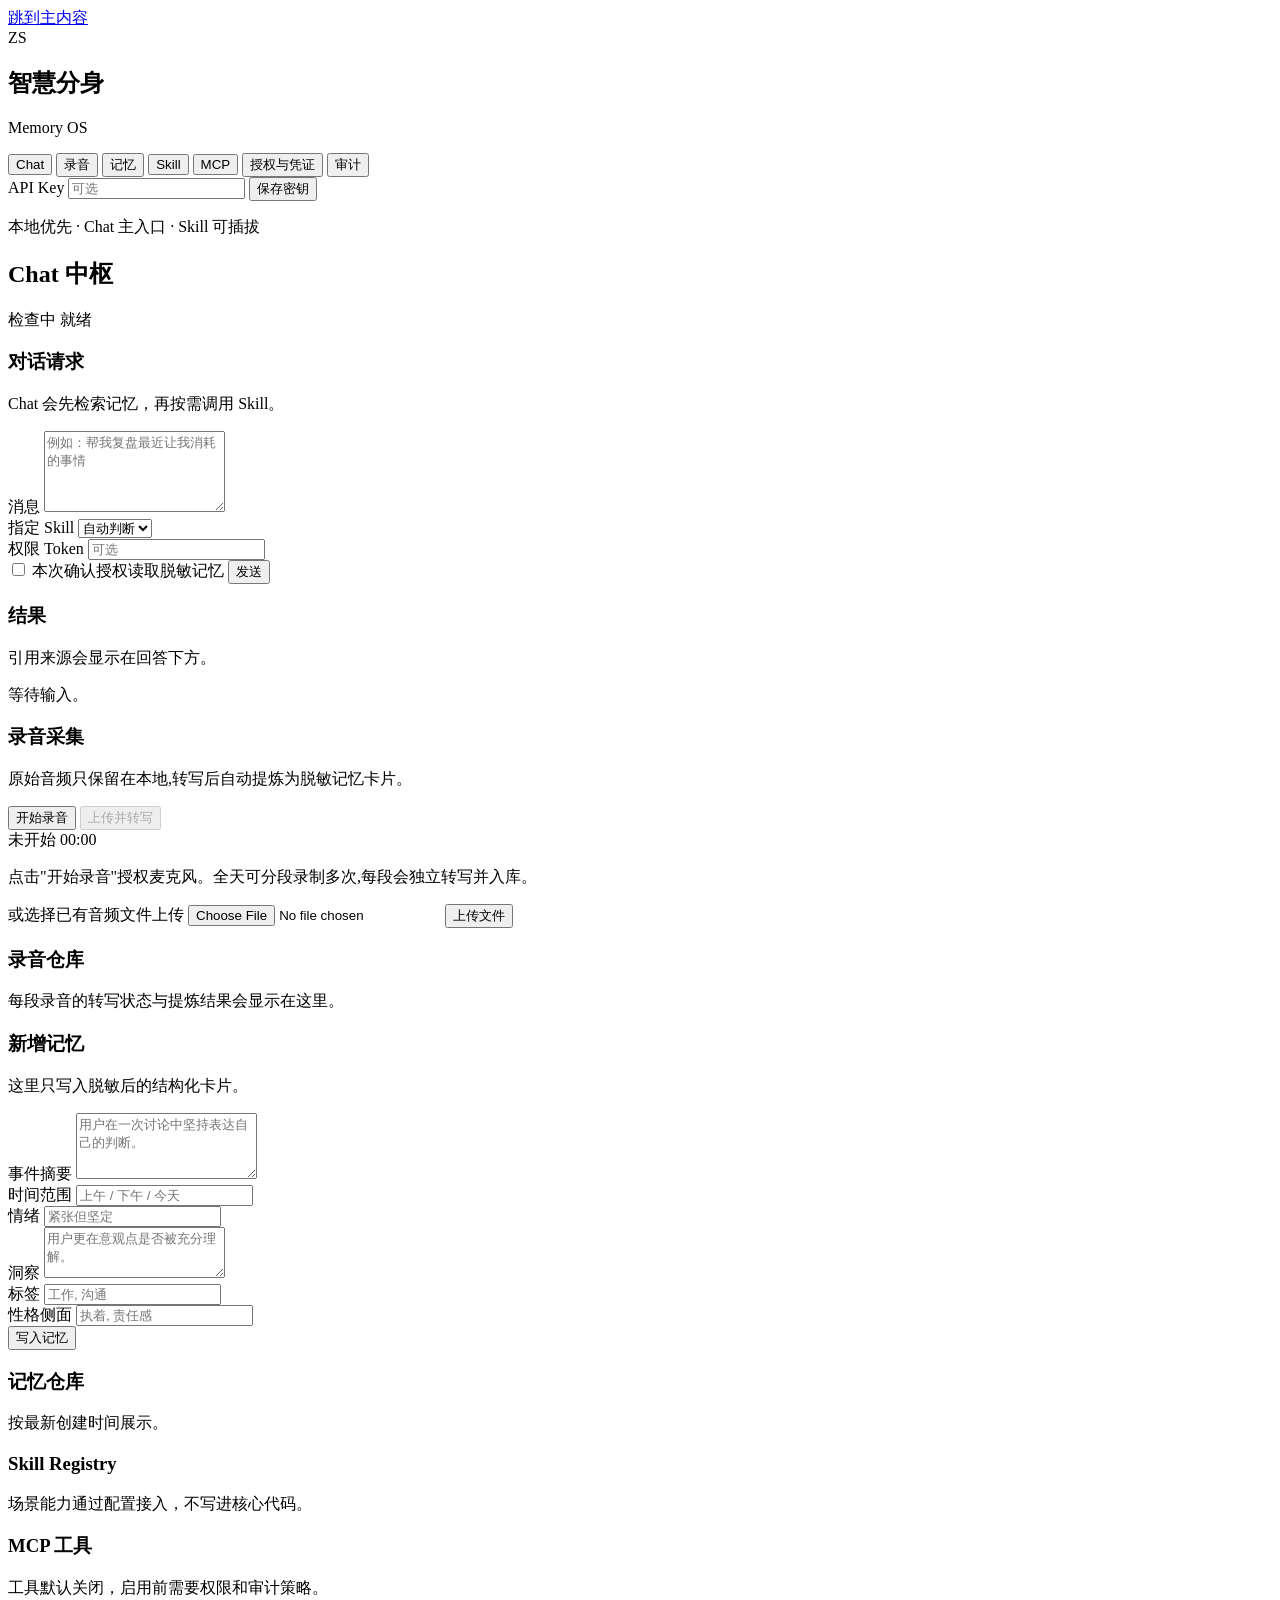
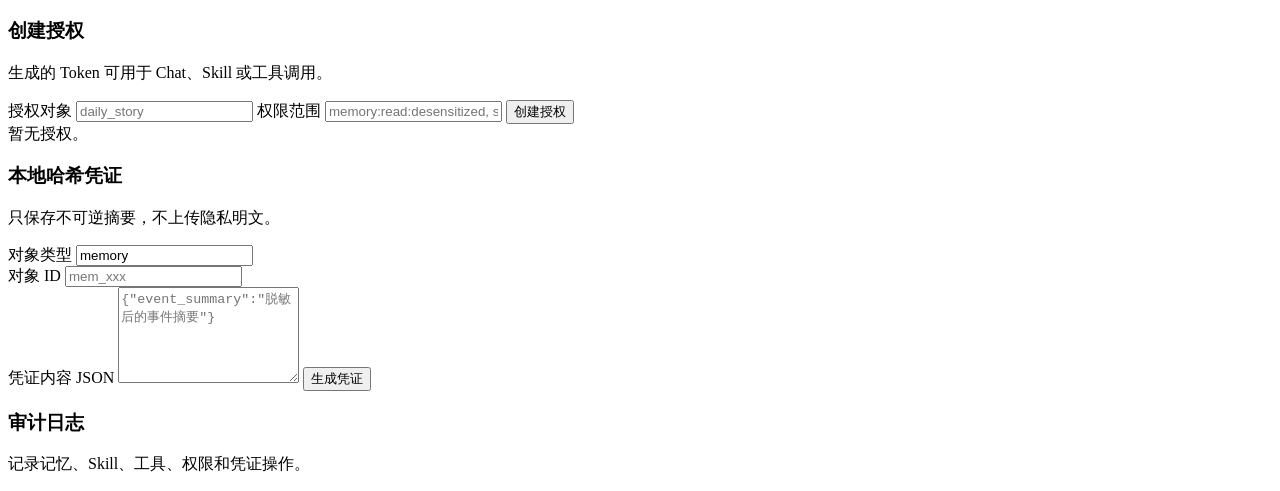
==== web/index.html @ 9f4a9ddc "feat: 智慧分身初始版本,含录音采集与语音记忆存储闭环 包含应用底座(FastAPI + SQLite + Skill Registry + MCP 网关 + 权限/审计/凭证)、录音采集 → 本" ====
<!doctype html>
<html lang="zh-CN">
  <head>
    <meta charset="utf-8" />
    <meta name="viewport" content="width=device-width, initial-scale=1" />
    <title>智慧分身</title>
    <link rel="stylesheet" href="/static/styles.css" />
  </head>
  <body>
    <a class="skip-link" href="#main">跳到主内容</a>
    <div class="app-shell">
      <aside class="sidebar" aria-label="主导航">
        <div class="brand">
          <div class="brand-mark" aria-hidden="true">ZS</div>
          <div>
            <h1>智慧分身</h1>
            <p>Memory OS</p>
          </div>
        </div>

        <nav class="nav-list" aria-label="功能区">
          <button class="nav-item is-active" data-tab="chat" type="button">Chat</button>
          <button class="nav-item" data-tab="recordings" type="button">录音</button>
          <button class="nav-item" data-tab="memories" type="button">记忆</button>
          <button class="nav-item" data-tab="skills" type="button">Skill</button>
          <button class="nav-item" data-tab="tools" type="button">MCP</button>
          <button class="nav-item" data-tab="trust" type="button">授权与凭证</button>
          <button class="nav-item" data-tab="audit" type="button">审计</button>
        </nav>

        <div class="sidebar-footer">
          <label for="api-key">API Key</label>
          <input id="api-key" type="password" autocomplete="off" placeholder="可选" />
          <button id="save-api-key" class="button button-secondary" type="button">保存密钥</button>
        </div>
      </aside>

      <main id="main" class="workspace">
        <header class="topbar">
          <div>
            <p class="eyebrow">本地优先 · Chat 主入口 · Skill 可插拔</p>
            <h2 id="view-title">Chat 中枢</h2>
          </div>
          <div class="status-strip" aria-label="系统状态">
            <span id="health-status" class="status-pill">检查中</span>
            <span id="request-status" class="status-pill muted">就绪</span>
          </div>
        </header>

        <section id="tab-chat" class="tab-panel is-active" aria-labelledby="view-title">
          <div class="layout-grid two-columns">
            <section class="surface">
              <div class="section-heading">
                <h3>对话请求</h3>
                <p>Chat 会先检索记忆，再按需调用 Skill。</p>
              </div>
              <form id="chat-form" class="form-stack">
                <label for="chat-message">消息</label>
                <textarea id="chat-message" required rows="5" placeholder="例如：帮我复盘最近让我消耗的事情"></textarea>

                <div class="field-row">
                  <div>
                    <label for="chat-skill">指定 Skill</label>
                    <select id="chat-skill">
                      <option value="">自动判断</option>
                    </select>
                  </div>
                  <div>
                    <label for="chat-token">权限 Token</label>
                    <input id="chat-token" type="text" autocomplete="off" placeholder="可选" />
                  </div>
                </div>

                <label class="checkbox-line">
                  <input id="chat-confirmed" type="checkbox" />
                  <span>本次确认授权读取脱敏记忆</span>
                </label>

                <button class="button button-primary" type="submit">发送</button>
              </form>
            </section>

            <section class="surface">
              <div class="section-heading">
                <h3>结果</h3>
                <p>引用来源会显示在回答下方。</p>
              </div>
              <div id="chat-result" class="result-box empty-state">等待输入。</div>
            </section>
          </div>
        </section>

        <section id="tab-recordings" class="tab-panel" aria-labelledby="view-title">
          <div class="layout-grid two-columns">
            <section class="surface">
              <div class="section-heading">
                <h3>录音采集</h3>
                <p>原始音频只保留在本地,转写后自动提炼为脱敏记忆卡片。</p>
              </div>
              <div class="recorder-box">
                <div class="recorder-controls">
                  <button id="record-toggle" class="button button-primary" type="button">开始录音</button>
                  <button id="record-upload" class="button button-secondary" type="button" disabled>上传并转写</button>
                </div>
                <div class="recorder-meta">
                  <span id="record-status" class="status-pill muted">未开始</span>
                  <span id="record-timer" class="meta-line">00:00</span>
                </div>
                <audio id="record-preview" controls class="recorder-preview" hidden></audio>
                <p class="muted-text recorder-hint" id="recorder-hint">点击"开始录音"授权麦克风。全天可分段录制多次,每段会独立转写并入库。</p>
              </div>
              <form id="recording-upload-form" class="form-stack recorder-upload-form">
                <label for="recording-file">或选择已有音频文件上传</label>
                <input id="recording-file" type="file" accept="audio/*" />
                <button class="button button-secondary" type="submit">上传文件</button>
              </form>
            </section>

            <section class="surface">
              <div class="section-heading">
                <h3>录音仓库</h3>
                <p>每段录音的转写状态与提炼结果会显示在这里。</p>
              </div>
              <div id="recording-list" class="item-list"></div>
            </section>
          </div>
        </section>

        <section id="tab-memories" class="tab-panel" aria-labelledby="view-title">
          <div class="layout-grid two-columns">
            <section class="surface">
              <div class="section-heading">
                <h3>新增记忆</h3>
                <p>这里只写入脱敏后的结构化卡片。</p>
              </div>
              <form id="memory-form" class="form-stack">
                <label for="memory-summary">事件摘要</label>
                <textarea id="memory-summary" required rows="4" placeholder="用户在一次讨论中坚持表达自己的判断。"></textarea>

                <div class="field-row">
                  <div>
                    <label for="memory-time">时间范围</label>
                    <input id="memory-time" type="text" placeholder="上午 / 下午 / 今天" />
                  </div>
                  <div>
                    <label for="memory-emotion">情绪</label>
                    <input id="memory-emotion" type="text" placeholder="紧张但坚定" />
                  </div>
                </div>

                <label for="memory-insight">洞察</label>
                <textarea id="memory-insight" rows="3" placeholder="用户更在意观点是否被充分理解。"></textarea>

                <div class="field-row">
                  <div>
                    <label for="memory-tags">标签</label>
                    <input id="memory-tags" type="text" placeholder="工作, 沟通" />
                  </div>
                  <div>
                    <label for="memory-signals">性格侧面</label>
                    <input id="memory-signals" type="text" placeholder="执着, 责任感" />
                  </div>
                </div>

                <button class="button button-primary" type="submit">写入记忆</button>
              </form>
            </section>

            <section class="surface">
              <div class="section-heading">
                <h3>记忆仓库</h3>
                <p>按最新创建时间展示。</p>
              </div>
              <div id="memory-list" class="item-list"></div>
            </section>
          </div>
        </section>

        <section id="tab-skills" class="tab-panel" aria-labelledby="view-title">
          <section class="surface">
            <div class="section-heading">
              <h3>Skill Registry</h3>
              <p>场景能力通过配置接入，不写进核心代码。</p>
            </div>
            <div id="skill-list" class="table-shell"></div>
          </section>
        </section>

        <section id="tab-tools" class="tab-panel" aria-labelledby="view-title">
          <section class="surface">
            <div class="section-heading">
              <h3>MCP 工具</h3>
              <p>工具默认关闭，启用前需要权限和审计策略。</p>
            </div>
            <div id="tool-list" class="table-shell"></div>
          </section>
        </section>

        <section id="tab-trust" class="tab-panel" aria-labelledby="view-title">
          <div class="layout-grid two-columns">
            <section class="surface">
              <div class="section-heading">
                <h3>创建授权</h3>
                <p>生成的 Token 可用于 Chat、Skill 或工具调用。</p>
              </div>
              <form id="permission-form" class="form-stack">
                <label for="permission-target">授权对象</label>
                <input id="permission-target" required type="text" placeholder="daily_story" />

                <label for="permission-scope">权限范围</label>
                <input id="permission-scope" required type="text" placeholder="memory:read:desensitized, story:write" />

                <button class="button button-primary" type="submit">创建授权</button>
              </form>
              <div id="permission-result" class="result-box compact empty-state">暂无授权。</div>
            </section>

            <section class="surface">
              <div class="section-heading">
                <h3>本地哈希凭证</h3>
                <p>只保存不可逆摘要，不上传隐私明文。</p>
              </div>
              <form id="credential-form" class="form-stack">
                <div class="field-row">
                  <div>
                    <label for="credential-type">对象类型</label>
                    <input id="credential-type" required type="text" value="memory" />
                  </div>
                  <div>
                    <label for="credential-id">对象 ID</label>
                    <input id="credential-id" required type="text" placeholder="mem_xxx" />
                  </div>
                </div>

                <label for="credential-payload">凭证内容 JSON</label>
                <textarea id="credential-payload" required rows="6" placeholder='{"event_summary":"脱敏后的事件摘要"}'></textarea>

                <button class="button button-primary" type="submit">生成凭证</button>
              </form>
              <div id="credential-list" class="item-list"></div>
            </section>
          </div>
        </section>

        <section id="tab-audit" class="tab-panel" aria-labelledby="view-title">
          <section class="surface">
            <div class="section-heading">
              <h3>审计日志</h3>
              <p>记录记忆、Skill、工具、权限和凭证操作。</p>
            </div>
            <div id="audit-list" class="item-list"></div>
          </section>
        </section>
      </main>
    </div>

    <div id="toast" class="toast" role="status" aria-live="polite"></div>
    <script src="/static/app.js"></script>
  </body>
</html>
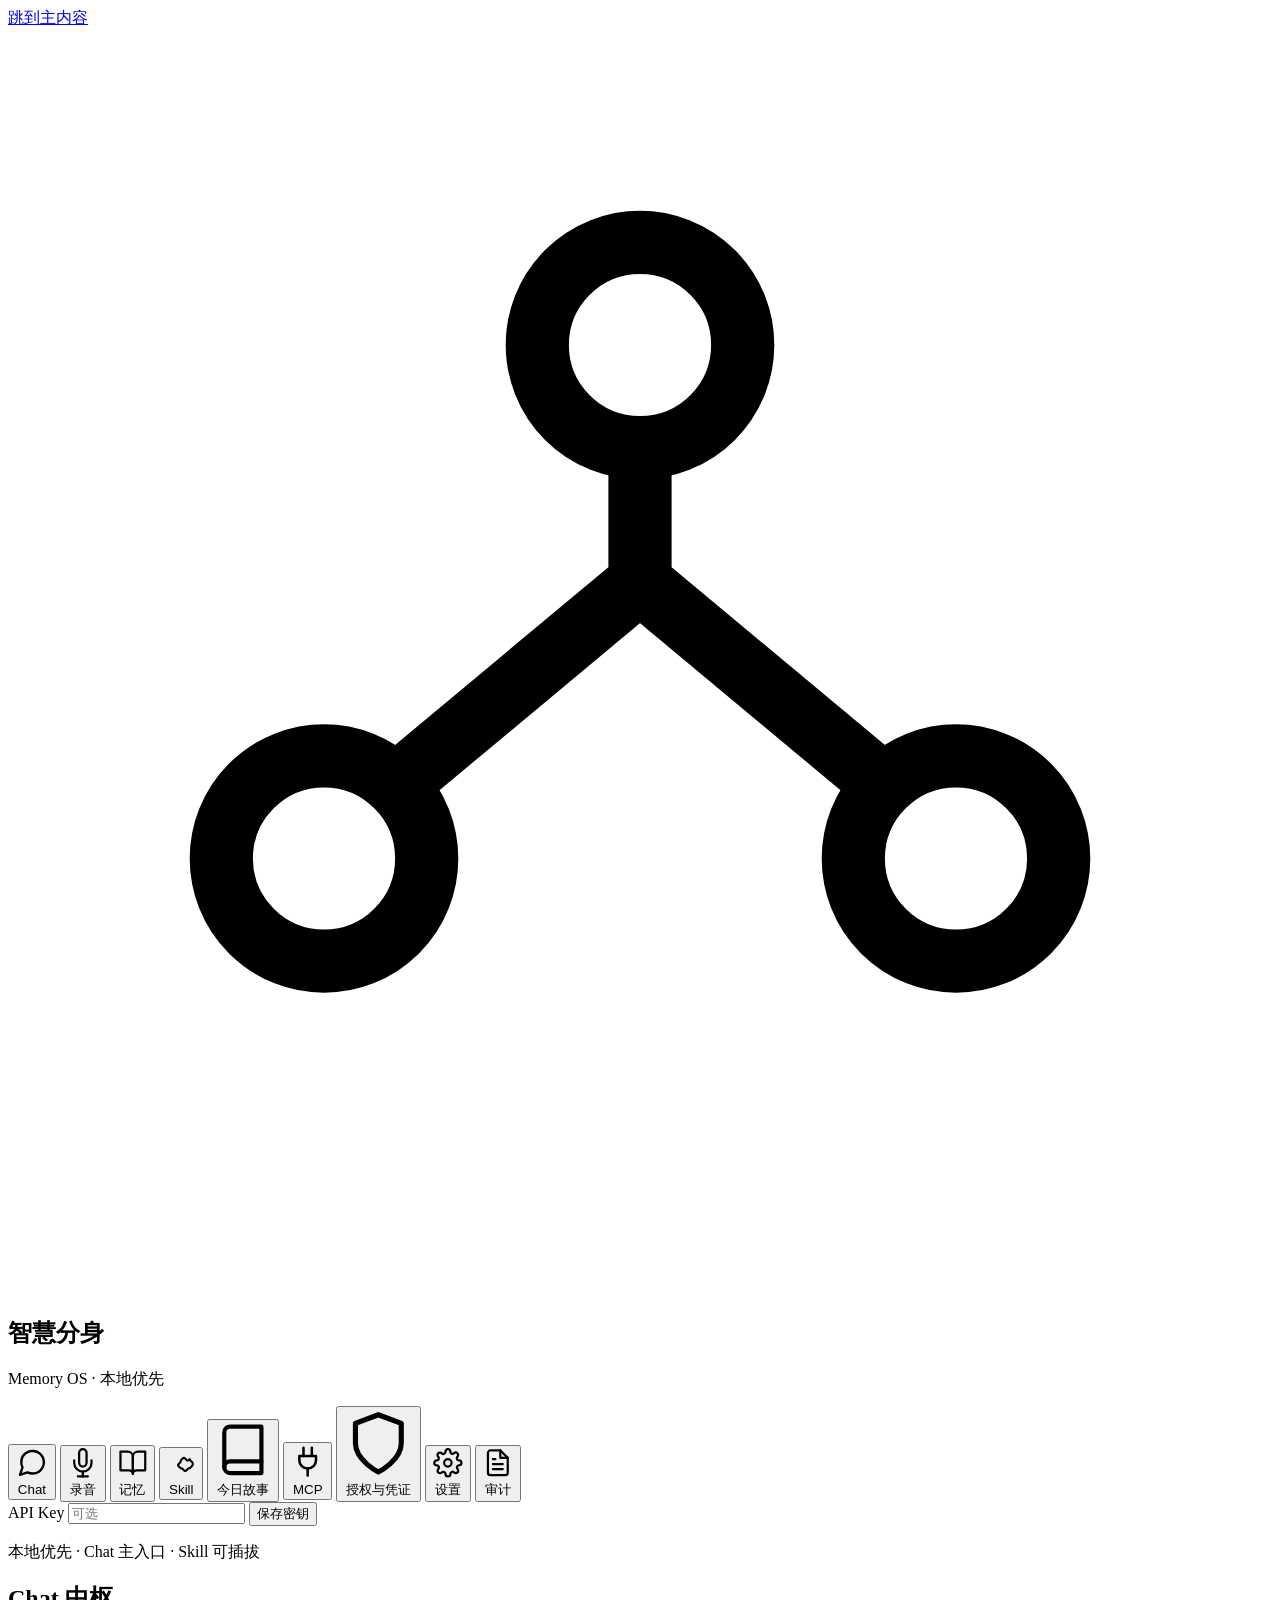
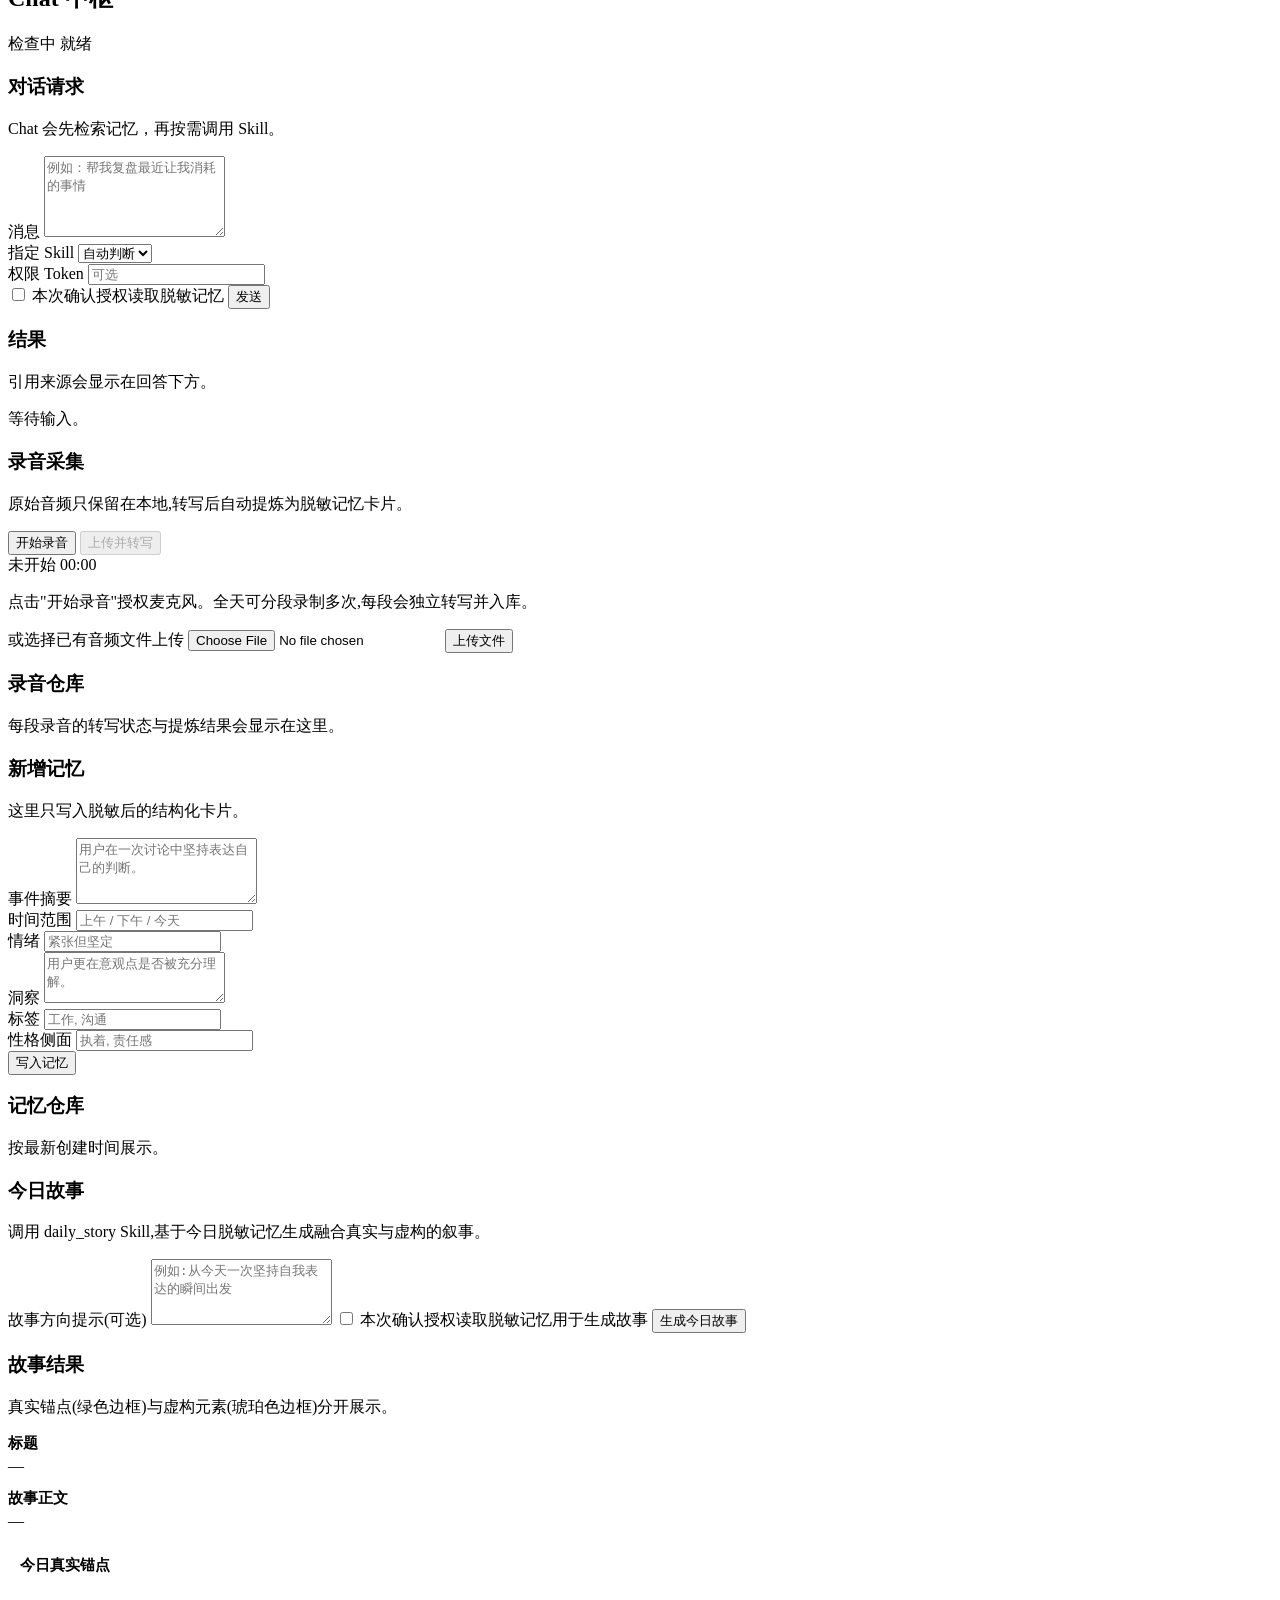
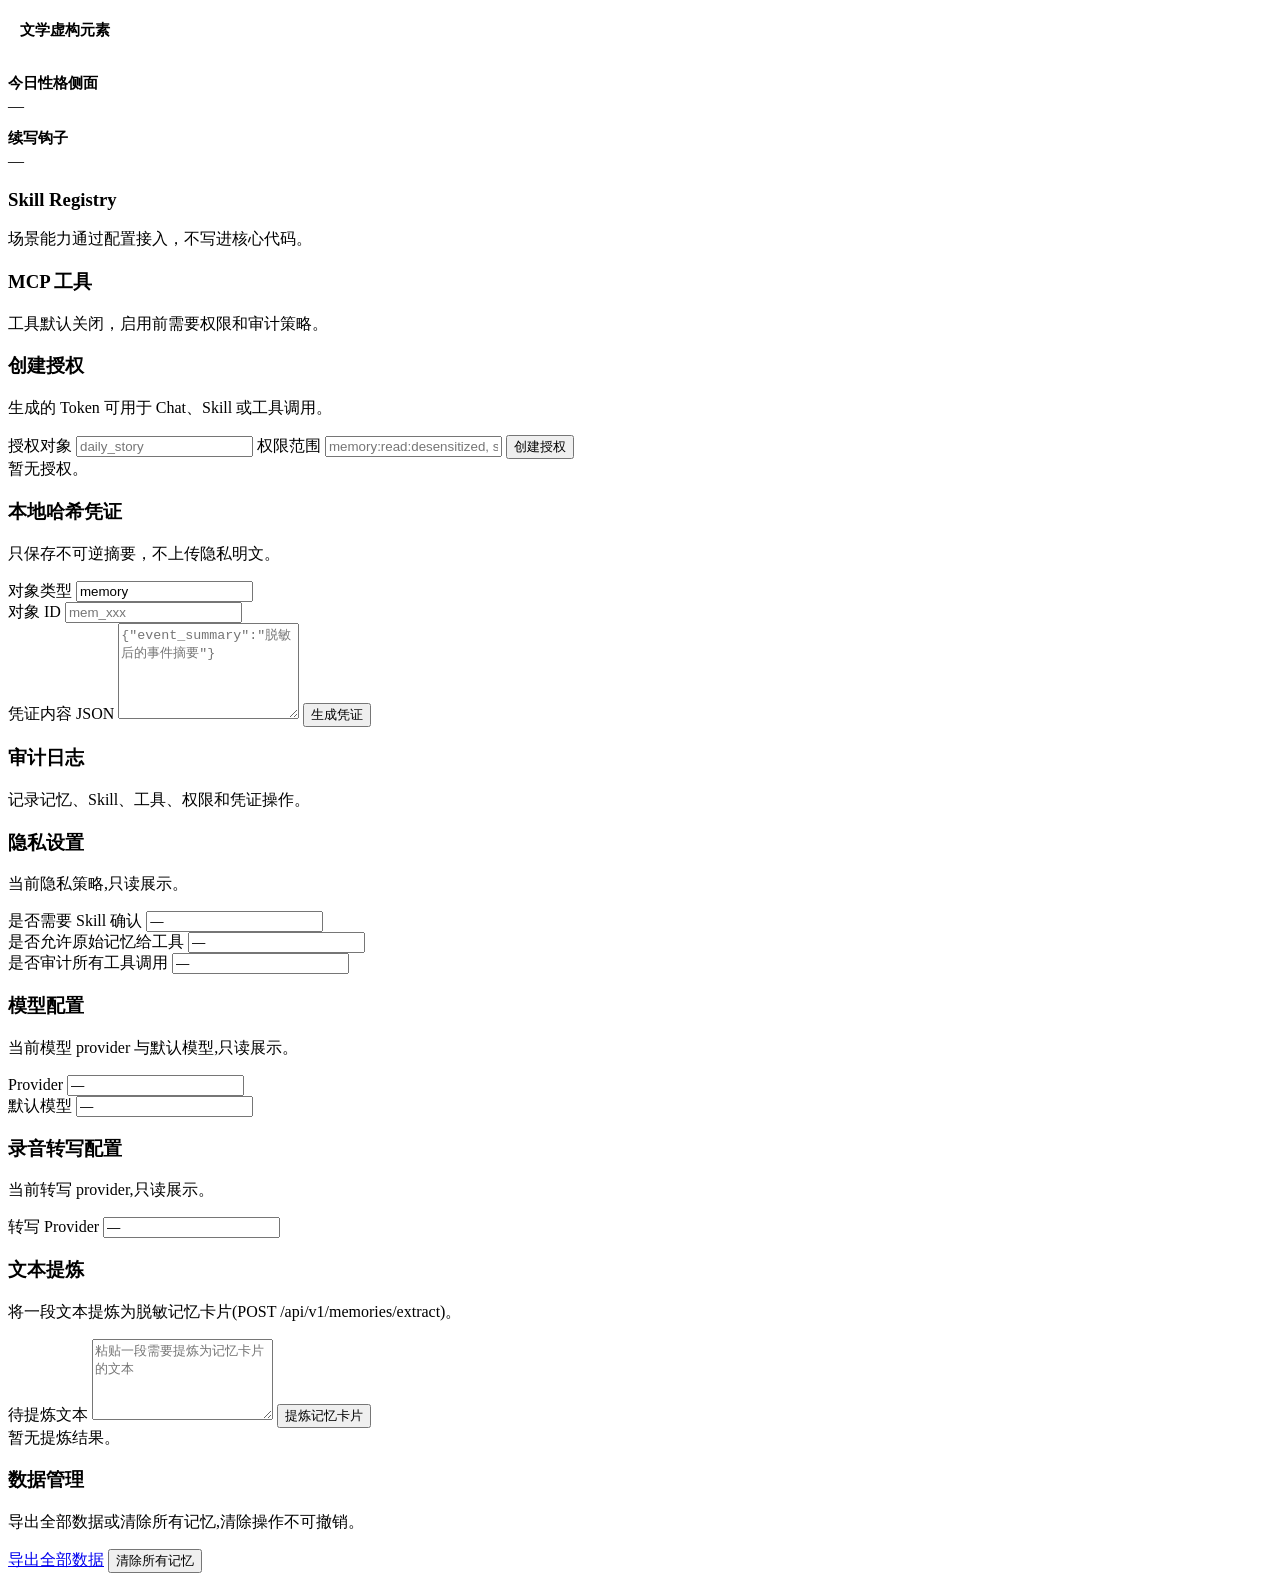
==== commit ed73aee8: "feat: 商业化接入真实推理后端(DeepSeek + bge-large-zh + faster-whisper) 全面切换至真实 provider,移除 dry-run 伪实现: - model" ====
--- a/web/index.html
+++ b/web/index.html
@@ -4,6 +4,9 @@
     <meta charset="utf-8" />
     <meta name="viewport" content="width=device-width, initial-scale=1" />
     <title>智慧分身</title>
+    <link rel="preconnect" href="https://fonts.googleapis.com">
+    <link rel="preconnect" href="https://fonts.gstatic.com" crossorigin>
+    <link href="https://fonts.googleapis.com/css2?family=Noto+Sans+SC:wght@400;500;700&family=Noto+Serif+SC:wght@600;700&display=swap" rel="stylesheet">
     <link rel="stylesheet" href="/static/styles.css" />
   </head>
   <body>
@@ -11,21 +14,58 @@
     <div class="app-shell">
       <aside class="sidebar" aria-label="主导航">
         <div class="brand">
-          <div class="brand-mark" aria-hidden="true">ZS</div>
-          <div>
+          <div class="brand-mark" aria-hidden="true">
+            <svg viewBox="0 0 32 32" fill="none" stroke="currentColor" stroke-width="1.6" stroke-linecap="round" stroke-linejoin="round">
+              <circle cx="16" cy="8" r="2.6"/>
+              <circle cx="8" cy="21" r="2.6"/>
+              <circle cx="24" cy="21" r="2.6"/>
+              <path d="M16 10.6v3.4M16 14l-6 5M16 14l6 5"/>
+            </svg>
+          </div>
+          <div class="brand-text">
             <h1>智慧分身</h1>
-            <p>Memory OS</p>
+            <p>Memory OS · 本地优先</p>
           </div>
         </div>
+        <span class="brand-rule" aria-hidden="true"></span>
 
         <nav class="nav-list" aria-label="功能区">
-          <button class="nav-item is-active" data-tab="chat" type="button">Chat</button>
-          <button class="nav-item" data-tab="recordings" type="button">录音</button>
-          <button class="nav-item" data-tab="memories" type="button">记忆</button>
-          <button class="nav-item" data-tab="skills" type="button">Skill</button>
-          <button class="nav-item" data-tab="tools" type="button">MCP</button>
-          <button class="nav-item" data-tab="trust" type="button">授权与凭证</button>
-          <button class="nav-item" data-tab="audit" type="button">审计</button>
+          <button class="nav-item is-active" data-tab="chat" type="button">
+            <svg class="nav-icon" viewBox="0 0 24 24" fill="none" stroke="currentColor" stroke-width="1.8" stroke-linecap="round" stroke-linejoin="round" aria-hidden="true"><path d="M21 11.5a8.38 8.38 0 0 1-.9 3.8 8.5 8.5 0 0 1-7.6 4.7 8.38 8.38 0 0 1-3.8-.9L3 21l1.9-5.7a8.38 8.38 0 0 1-.9-3.8 8.5 8.5 0 0 1 4.7-7.6 8.38 8.38 0 0 1 3.8-.9h.5a8.48 8.48 0 0 1 8 8v.5z"/></svg>
+            <span>Chat</span>
+          </button>
+          <button class="nav-item" data-tab="recordings" type="button">
+            <svg class="nav-icon" viewBox="0 0 24 24" fill="none" stroke="currentColor" stroke-width="1.8" stroke-linecap="round" stroke-linejoin="round" aria-hidden="true"><path d="M12 1a3 3 0 0 0-3 3v8a3 3 0 0 0 6 0V4a3 3 0 0 0-3-3z"/><path d="M19 10v2a7 7 0 0 1-14 0v-2"/><line x1="12" y1="19" x2="12" y2="23"/><line x1="8" y1="23" x2="16" y2="23"/></svg>
+            <span>录音</span>
+          </button>
+          <button class="nav-item" data-tab="memories" type="button">
+            <svg class="nav-icon" viewBox="0 0 24 24" fill="none" stroke="currentColor" stroke-width="1.8" stroke-linecap="round" stroke-linejoin="round" aria-hidden="true"><path d="M2 3h6a4 4 0 0 1 4 4v14a3 3 0 0 0-3-3H2z"/><path d="M22 3h-6a4 4 0 0 0-4 4v14a3 3 0 0 1 3-3h7z"/></svg>
+            <span>记忆</span>
+          </button>
+          <button class="nav-item" data-tab="skills" type="button">
+            <svg class="nav-icon" viewBox="0 0 24 24" fill="none" stroke="currentColor" stroke-width="1.8" stroke-linecap="round" stroke-linejoin="round" aria-hidden="true"><path d="M19.439 7.85c-.049.322.059.648.289.878l1.568 1.568c.47.47.706 1.085.706 1.698v.014c0 .613-.236 1.228-.706 1.698l-1.611 1.611a.984.984 0 0 1-.837.289c-.322-.049-.648.059-.878.289l-1.568 1.568c-.47.47-1.228.47-1.698 0l-1.568-1.568a1.001 1.001 0 0 0-.878-.289c-.322.049-.648-.059-.878-.289l-1.568-1.568c-.47-.47-.47-1.229 0-1.698l1.568-1.568c.23-.23.338-.556.289-.878-.049-.322.059-.648.289-.878l1.611-1.611c.47-.47 1.228-.47 1.698 0l1.568 1.568c.23.23.556.338.878.289z"/></svg>
+            <span>Skill</span>
+          </button>
+          <button class="nav-item" data-tab="story" type="button">
+            <svg class="nav-icon" viewBox="0 0 24 24" fill="none" stroke="currentColor" stroke-width="1.8" stroke-linecap="round" stroke-linejoin="round" aria-hidden="true"><path d="M4 19.5A2.5 2.5 0 0 1 6.5 17H20"/><path d="M6.5 2H20v20H6.5A2.5 2.5 0 0 1 4 19.5v-15A2.5 2.5 0 0 1 6.5 2z"/></svg>
+            <span>今日故事</span>
+          </button>
+          <button class="nav-item" data-tab="tools" type="button">
+            <svg class="nav-icon" viewBox="0 0 24 24" fill="none" stroke="currentColor" stroke-width="1.8" stroke-linecap="round" stroke-linejoin="round" aria-hidden="true"><path d="M9 2v6"/><path d="M15 2v6"/><path d="M6 8h12v3a6 6 0 0 1-12 0V8z"/><path d="M12 17v5"/></svg>
+            <span>MCP</span>
+          </button>
+          <button class="nav-item" data-tab="trust" type="button">
+            <svg class="nav-icon" viewBox="0 0 24 24" fill="none" stroke="currentColor" stroke-width="1.8" stroke-linecap="round" stroke-linejoin="round" aria-hidden="true"><path d="M12 22s8-4 8-10V5l-8-3-8 3v7c0 6 8 10 8 10z"/></svg>
+            <span>授权与凭证</span>
+          </button>
+          <button class="nav-item" data-tab="settings" type="button">
+            <svg class="nav-icon" viewBox="0 0 24 24" fill="none" stroke="currentColor" stroke-width="1.8" stroke-linecap="round" stroke-linejoin="round" aria-hidden="true"><circle cx="12" cy="12" r="3"/><path d="M19.4 15a1.65 1.65 0 0 0 .33 1.82l.06.06a2 2 0 0 1 0 2.83 2 2 0 0 1-2.83 0l-.06-.06a1.65 1.65 0 0 0-1.82-.33 1.65 1.65 0 0 0-1 1.51V21a2 2 0 0 1-2 2 2 2 0 0 1-2-2v-.09A1.65 1.65 0 0 0 9 19.4a1.65 1.65 0 0 0-1.82.33l-.06.06a2 2 0 0 1-2.83 0 2 2 0 0 1 0-2.83l.06-.06a1.65 1.65 0 0 0 .33-1.82 1.65 1.65 0 0 0-1.51-1H3a2 2 0 0 1-2-2 2 2 0 0 1 2-2h.09A1.65 1.65 0 0 0 4.6 9a1.65 1.65 0 0 0-.33-1.82l-.06-.06a2 2 0 0 1 0-2.83 2 2 0 0 1 2.83 0l.06.06a1.65 1.65 0 0 0 1.82.33H9a1.65 1.65 0 0 0 1-1.51V3a2 2 0 0 1 2-2 2 2 0 0 1 2 2v.09a1.65 1.65 0 0 0 1 1.51 1.65 1.65 0 0 0 1.82-.33l.06-.06a2 2 0 0 1 2.83 0 2 2 0 0 1 0 2.83l-.06.06a1.65 1.65 0 0 0-.33 1.82V9a1.65 1.65 0 0 0 1.51 1H21a2 2 0 0 1 2 2 2 2 0 0 1-2 2h-.09a1.65 1.65 0 0 0-1.51 1z"/></svg>
+            <span>设置</span>
+          </button>
+          <button class="nav-item" data-tab="audit" type="button">
+            <svg class="nav-icon" viewBox="0 0 24 24" fill="none" stroke="currentColor" stroke-width="1.8" stroke-linecap="round" stroke-linejoin="round" aria-hidden="true"><path d="M14 2H6a2 2 0 0 0-2 2v16a2 2 0 0 0 2 2h12a2 2 0 0 0 2-2V8z"/><polyline points="14 2 14 8 20 8"/><line x1="16" y1="13" x2="8" y2="13"/><line x1="16" y1="17" x2="8" y2="17"/><polyline points="10 9 9 9 8 9"/></svg>
+            <span>审计</span>
+          </button>
         </nav>
 
         <div class="sidebar-footer">
@@ -37,13 +77,14 @@
 
       <main id="main" class="workspace">
         <header class="topbar">
-          <div>
+          <div class="topbar-hero">
             <p class="eyebrow">本地优先 · Chat 主入口 · Skill 可插拔</p>
             <h2 id="view-title">Chat 中枢</h2>
+            <span class="topbar-rule" aria-hidden="true"></span>
           </div>
           <div class="status-strip" aria-label="系统状态">
-            <span id="health-status" class="status-pill">检查中</span>
-            <span id="request-status" class="status-pill muted">就绪</span>
+            <span id="health-status" class="status-pill status-health">检查中</span>
+            <span id="request-status" class="status-pill status-request muted">就绪</span>
           </div>
         </header>
 
@@ -106,6 +147,11 @@
                   <span id="record-status" class="status-pill muted">未开始</span>
                   <span id="record-timer" class="meta-line">00:00</span>
                 </div>
+                <div class="recorder-waveform" id="recorder-waveform" aria-hidden="true" hidden>
+                  <span></span><span></span><span></span><span></span><span></span>
+                  <span></span><span></span><span></span><span></span><span></span>
+                  <span></span><span></span><span></span><span></span><span></span>
+                </div>
                 <audio id="record-preview" controls class="recorder-preview" hidden></audio>
                 <p class="muted-text recorder-hint" id="recorder-hint">点击"开始录音"授权麦克风。全天可分段录制多次,每段会独立转写并入库。</p>
               </div>
@@ -172,6 +218,61 @@
                 <p>按最新创建时间展示。</p>
               </div>
               <div id="memory-list" class="item-list"></div>
+            </section>
+          </div>
+        </section>
+
+        <section id="tab-story" class="tab-panel" aria-labelledby="view-title">
+          <div class="layout-grid two-columns">
+            <section class="surface">
+              <div class="section-heading">
+                <h3>今日故事</h3>
+                <p>调用 daily_story Skill,基于今日脱敏记忆生成融合真实与虚构的叙事。</p>
+              </div>
+              <form id="story-form" class="form-stack">
+                <label for="story-prompt">故事方向提示(可选)</label>
+                <textarea id="story-prompt" rows="4" placeholder="例如:从今天一次坚持自我表达的瞬间出发"></textarea>
+
+                <label class="checkbox-line">
+                  <input id="story-confirmed" type="checkbox" />
+                  <span>本次确认授权读取脱敏记忆用于生成故事</span>
+                </label>
+
+                <button class="button button-primary" type="submit">生成今日故事</button>
+              </form>
+            </section>
+
+            <section class="surface">
+              <div class="section-heading">
+                <h3>故事结果</h3>
+                <p>真实锚点(绿色边框)与虚构元素(琥珀色边框)分开展示。</p>
+              </div>
+              <div id="story-result" class="result-box empty-state">
+                <div style="margin-bottom: 14px;">
+                  <h4 style="margin: 0 0 4px; font-size: 15px;">标题</h4>
+                  <p id="story-title" style="margin: 0;">—</p>
+                </div>
+                <div style="margin-bottom: 14px;">
+                  <h4 style="margin: 0 0 4px; font-size: 15px;">故事正文</h4>
+                  <p id="story-body" style="margin: 0; white-space: pre-wrap;">—</p>
+                </div>
+                <div style="margin-bottom: 14px; border: 1px solid var(--primary); border-radius: 10px; padding: 12px; background: var(--primary-soft);">
+                  <h4 style="margin: 0 0 8px; font-size: 15px; color: var(--primary-strong);">今日真实锚点</h4>
+                  <ul id="story-anchors" style="margin: 0; padding-left: 20px;"></ul>
+                </div>
+                <div style="margin-bottom: 14px; border: 1px solid var(--accent); border-radius: 10px; padding: 12px; background: var(--accent-soft);">
+                  <h4 style="margin: 0 0 8px; font-size: 15px; color: var(--accent);">文学虚构元素</h4>
+                  <ul id="story-fiction" style="margin: 0; padding-left: 20px;"></ul>
+                </div>
+                <div style="margin-bottom: 14px;">
+                  <h4 style="margin: 0 0 4px; font-size: 15px;">今日性格侧面</h4>
+                  <p id="story-personality" style="margin: 0;">—</p>
+                </div>
+                <div>
+                  <h4 style="margin: 0 0 4px; font-size: 15px;">续写钩子</h4>
+                  <p id="story-hook" style="margin: 0;">—</p>
+                </div>
+              </div>
             </section>
           </div>
         </section>
@@ -251,10 +352,90 @@
             <div id="audit-list" class="item-list"></div>
           </section>
         </section>
+
+        <section id="tab-settings" class="tab-panel" aria-labelledby="view-title">
+          <div class="layout-grid two-columns">
+            <section class="surface">
+              <div class="section-heading">
+                <h3>隐私设置</h3>
+                <p>当前隐私策略,只读展示。</p>
+              </div>
+              <div class="form-stack">
+                <div>
+                  <label for="privacy-skill-confirm">是否需要 Skill 确认</label>
+                  <input id="privacy-skill-confirm" type="text" value="—" readonly />
+                </div>
+                <div>
+                  <label for="privacy-raw-memory">是否允许原始记忆给工具</label>
+                  <input id="privacy-raw-memory" type="text" value="—" readonly />
+                </div>
+                <div>
+                  <label for="privacy-audit-tools">是否审计所有工具调用</label>
+                  <input id="privacy-audit-tools" type="text" value="—" readonly />
+                </div>
+              </div>
+            </section>
+
+            <section class="surface">
+              <div class="section-heading">
+                <h3>模型配置</h3>
+                <p>当前模型 provider 与默认模型,只读展示。</p>
+              </div>
+              <div class="form-stack">
+                <div>
+                  <label for="model-provider">Provider</label>
+                  <input id="model-provider" type="text" value="—" readonly />
+                </div>
+                <div>
+                  <label for="model-default">默认模型</label>
+                  <input id="model-default" type="text" value="—" readonly />
+                </div>
+              </div>
+            </section>
+
+            <section class="surface">
+              <div class="section-heading">
+                <h3>录音转写配置</h3>
+                <p>当前转写 provider,只读展示。</p>
+              </div>
+              <div class="form-stack">
+                <div>
+                  <label for="transcribe-provider">转写 Provider</label>
+                  <input id="transcribe-provider" type="text" value="—" readonly />
+                </div>
+              </div>
+            </section>
+
+            <section class="surface">
+              <div class="section-heading">
+                <h3>文本提炼</h3>
+                <p>将一段文本提炼为脱敏记忆卡片(POST /api/v1/memories/extract)。</p>
+              </div>
+              <form id="memory-extract-form" class="form-stack">
+                <label for="extract-text">待提炼文本</label>
+                <textarea id="extract-text" required rows="5" placeholder="粘贴一段需要提炼为记忆卡片的文本"></textarea>
+                <button class="button button-primary" type="submit">提炼记忆卡片</button>
+              </form>
+              <div id="extract-result" class="result-box compact empty-state">暂无提炼结果。</div>
+            </section>
+
+            <section class="surface">
+              <div class="section-heading">
+                <h3>数据管理</h3>
+                <p>导出全部数据或清除所有记忆,清除操作不可撤销。</p>
+              </div>
+              <div class="form-stack">
+                <a class="button button-secondary" href="/api/v1/export">导出全部数据</a>
+                <button id="clear-memories" class="button button-danger" type="button">清除所有记忆</button>
+              </div>
+            </section>
+          </div>
+        </section>
       </main>
     </div>
 
     <div id="toast" class="toast" role="status" aria-live="polite"></div>
+    <script src="https://cdnjs.cloudflare.com/ajax/libs/gsap/3.12.5/gsap.min.js"></script>
     <script src="/static/app.js"></script>
   </body>
 </html>
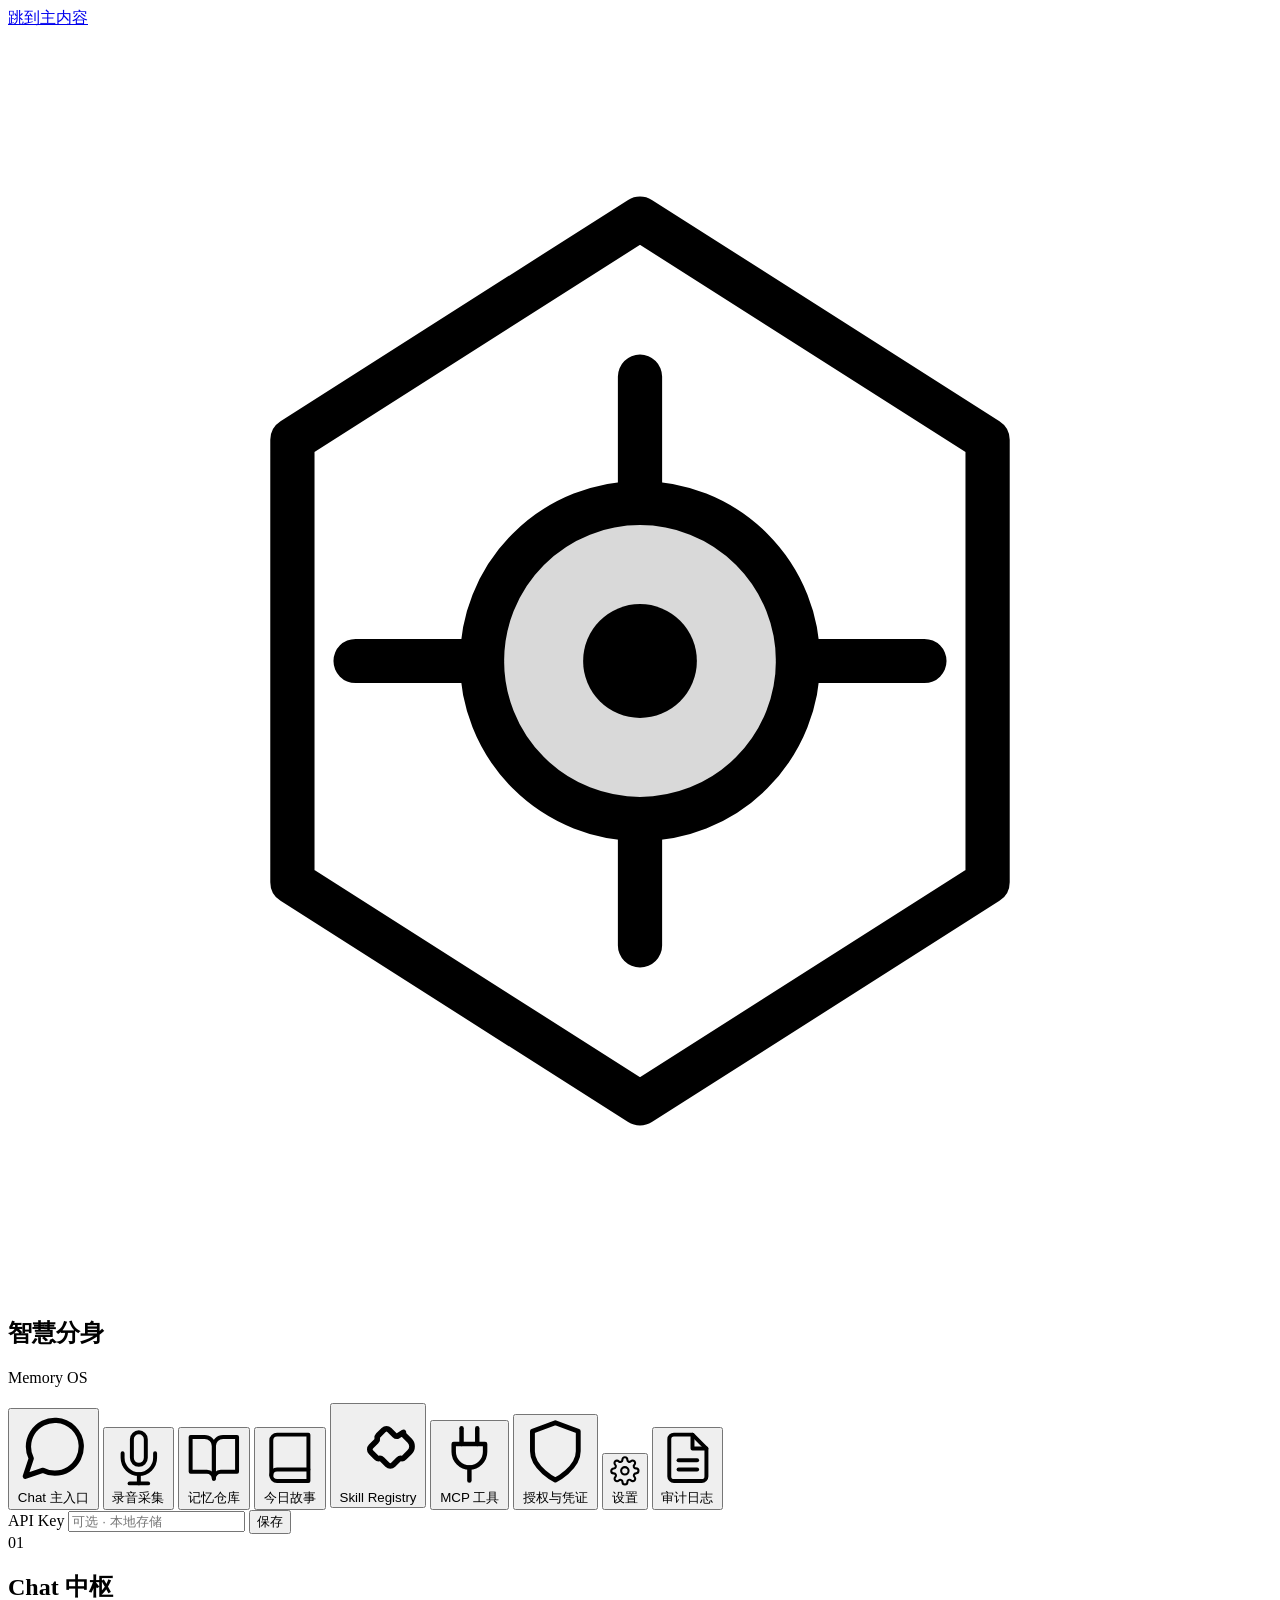
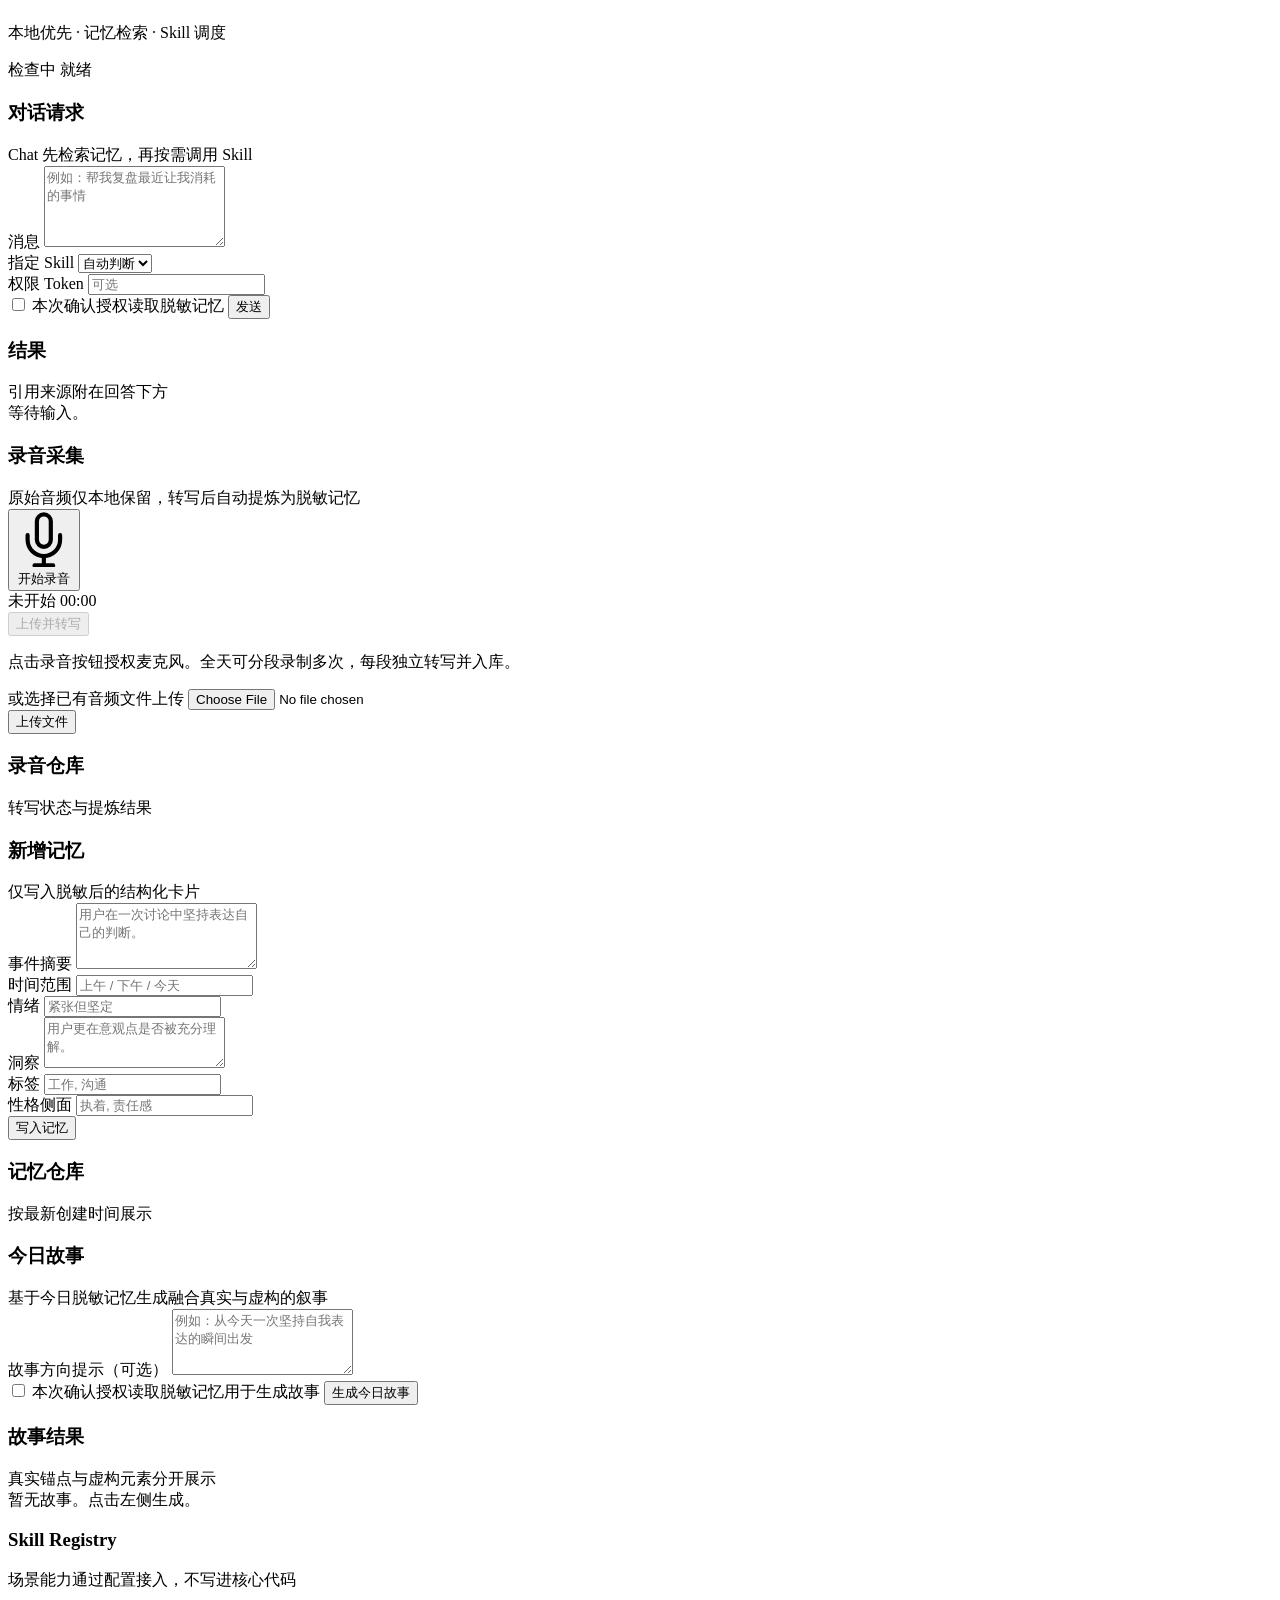
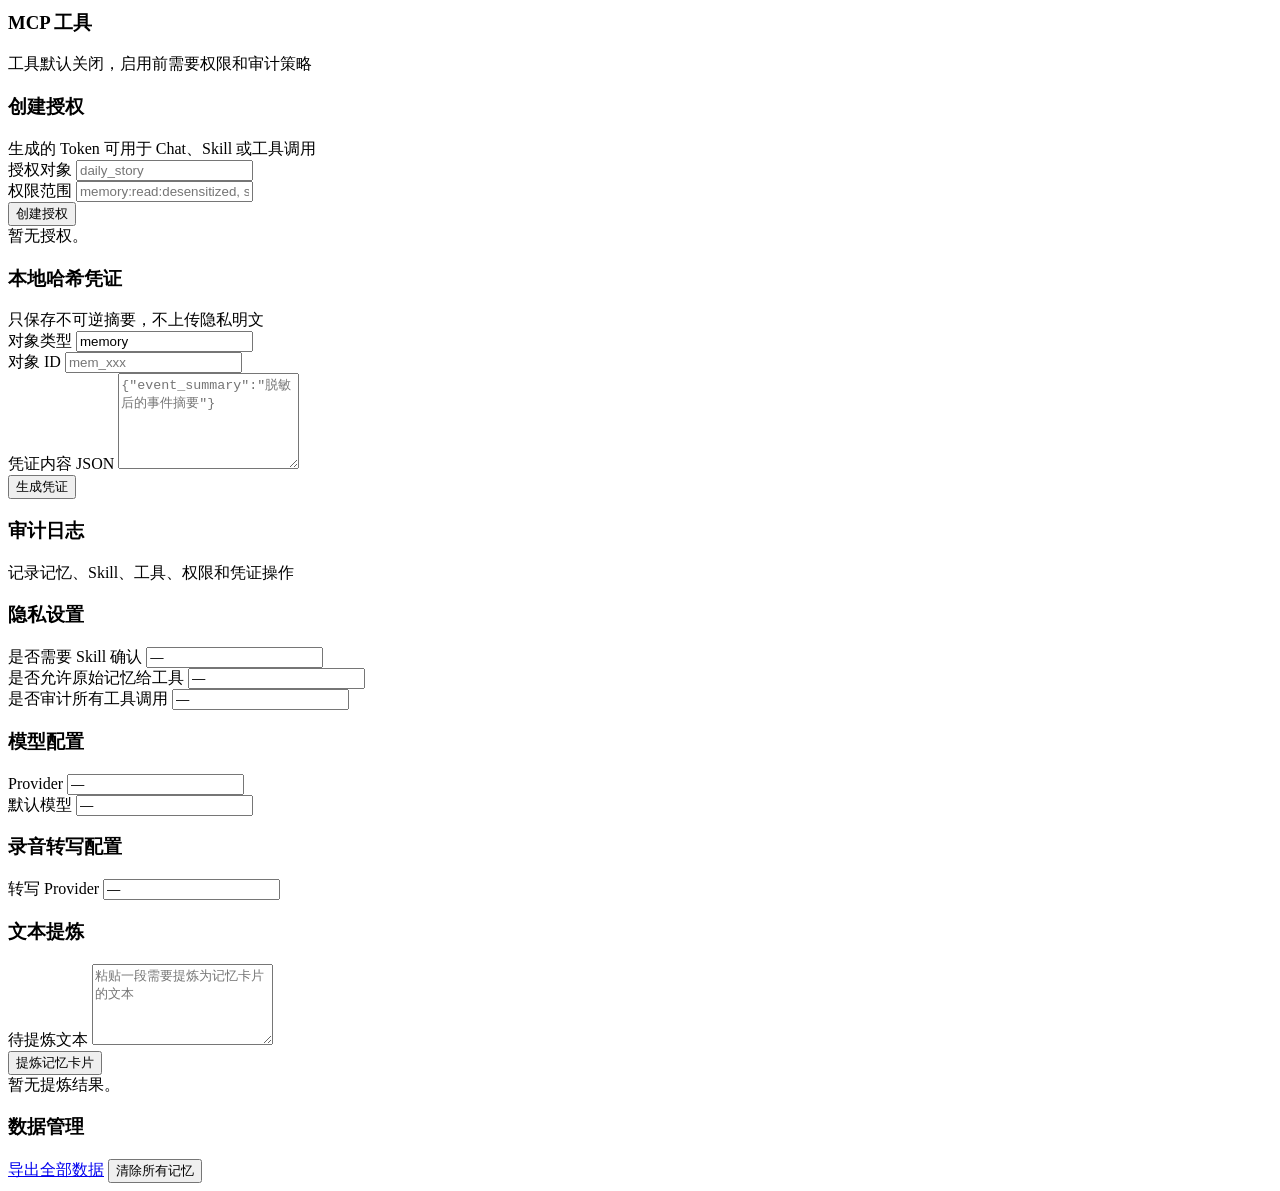
==== commit bb370a04: "feat: 前端重设计为墨韵档案(Ink Archive)设计系统 - 深墨侧栏+暖纸主区+林绿主色+琥珀点缀，GSAP动效，Noto Serif/Sans SC+JetBrains Mono字体，录" ====
--- a/web/index.html
+++ b/web/index.html
@@ -3,430 +3,418 @@
   <head>
     <meta charset="utf-8" />
     <meta name="viewport" content="width=device-width, initial-scale=1" />
-    <title>智慧分身</title>
+    <title>智慧分身 · Memory OS</title>
     <link rel="preconnect" href="https://fonts.googleapis.com">
     <link rel="preconnect" href="https://fonts.gstatic.com" crossorigin>
-    <link href="https://fonts.googleapis.com/css2?family=Noto+Sans+SC:wght@400;500;700&family=Noto+Serif+SC:wght@600;700&display=swap" rel="stylesheet">
+    <link href="https://fonts.googleapis.com/css2?family=Noto+Sans+SC:wght@400;500;700&family=Noto+Serif+SC:wght@600;700;900&family=JetBrains+Mono:wght@400;500&display=swap" rel="stylesheet">
     <link rel="stylesheet" href="/static/styles.css" />
   </head>
   <body>
     <a class="skip-link" href="#main">跳到主内容</a>
     <div class="app-shell">
+      <!-- ===== 侧边栏 · 深墨 ===== -->
       <aside class="sidebar" aria-label="主导航">
         <div class="brand">
-          <div class="brand-mark" aria-hidden="true">
-            <svg viewBox="0 0 32 32" fill="none" stroke="currentColor" stroke-width="1.6" stroke-linecap="round" stroke-linejoin="round">
-              <circle cx="16" cy="8" r="2.6"/>
-              <circle cx="8" cy="21" r="2.6"/>
-              <circle cx="24" cy="21" r="2.6"/>
-              <path d="M16 10.6v3.4M16 14l-6 5M16 14l6 5"/>
+          <div class="brand-glyph" aria-hidden="true">
+            <svg viewBox="0 0 40 40" fill="none" stroke="currentColor" stroke-width="1.4" stroke-linecap="round" stroke-linejoin="round">
+              <path d="M20 6 L31 13 L31 27 L20 34 L9 27 L9 13 Z" />
+              <circle cx="20" cy="20" r="5" fill="currentColor" fill-opacity="0.15" />
+              <circle cx="20" cy="20" r="1.8" fill="currentColor" stroke="none" />
+              <path d="M20 15 L20 11 M20 25 L20 29 M15 20 L11 20 M25 20 L29 20" />
             </svg>
           </div>
           <div class="brand-text">
             <h1>智慧分身</h1>
-            <p>Memory OS · 本地优先</p>
+            <p>Memory OS</p>
           </div>
         </div>
-        <span class="brand-rule" aria-hidden="true"></span>
 
         <nav class="nav-list" aria-label="功能区">
           <button class="nav-item is-active" data-tab="chat" type="button">
-            <svg class="nav-icon" viewBox="0 0 24 24" fill="none" stroke="currentColor" stroke-width="1.8" stroke-linecap="round" stroke-linejoin="round" aria-hidden="true"><path d="M21 11.5a8.38 8.38 0 0 1-.9 3.8 8.5 8.5 0 0 1-7.6 4.7 8.38 8.38 0 0 1-3.8-.9L3 21l1.9-5.7a8.38 8.38 0 0 1-.9-3.8 8.5 8.5 0 0 1 4.7-7.6 8.38 8.38 0 0 1 3.8-.9h.5a8.48 8.48 0 0 1 8 8v.5z"/></svg>
-            <span>Chat</span>
+            <svg class="nav-icon" viewBox="0 0 24 24" fill="none" stroke="currentColor" stroke-width="1.7" stroke-linecap="round" stroke-linejoin="round" aria-hidden="true"><path d="M21 11.5a8.38 8.38 0 0 1-.9 3.8 8.5 8.5 0 0 1-7.6 4.7 8.38 8.38 0 0 1-3.8-.9L3 21l1.9-5.7a8.38 8.38 0 0 1-.9-3.8 8.5 8.5 0 0 1 4.7-7.6 8.38 8.38 0 0 1 3.8-.9h.5a8.48 8.48 0 0 1 8 8v.5z"/></svg>
+            <span class="nav-label">Chat</span>
+            <span class="nav-tag">主入口</span>
           </button>
           <button class="nav-item" data-tab="recordings" type="button">
-            <svg class="nav-icon" viewBox="0 0 24 24" fill="none" stroke="currentColor" stroke-width="1.8" stroke-linecap="round" stroke-linejoin="round" aria-hidden="true"><path d="M12 1a3 3 0 0 0-3 3v8a3 3 0 0 0 6 0V4a3 3 0 0 0-3-3z"/><path d="M19 10v2a7 7 0 0 1-14 0v-2"/><line x1="12" y1="19" x2="12" y2="23"/><line x1="8" y1="23" x2="16" y2="23"/></svg>
-            <span>录音</span>
+            <svg class="nav-icon" viewBox="0 0 24 24" fill="none" stroke="currentColor" stroke-width="1.7" stroke-linecap="round" stroke-linejoin="round" aria-hidden="true"><path d="M12 1a3 3 0 0 0-3 3v8a3 3 0 0 0 6 0V4a3 3 0 0 0-3-3z"/><path d="M19 10v2a7 7 0 0 1-14 0v-2"/><line x1="12" y1="19" x2="12" y2="23"/><line x1="8" y1="23" x2="16" y2="23"/></svg>
+            <span class="nav-label">录音采集</span>
           </button>
           <button class="nav-item" data-tab="memories" type="button">
-            <svg class="nav-icon" viewBox="0 0 24 24" fill="none" stroke="currentColor" stroke-width="1.8" stroke-linecap="round" stroke-linejoin="round" aria-hidden="true"><path d="M2 3h6a4 4 0 0 1 4 4v14a3 3 0 0 0-3-3H2z"/><path d="M22 3h-6a4 4 0 0 0-4 4v14a3 3 0 0 1 3-3h7z"/></svg>
-            <span>记忆</span>
+            <svg class="nav-icon" viewBox="0 0 24 24" fill="none" stroke="currentColor" stroke-width="1.7" stroke-linecap="round" stroke-linejoin="round" aria-hidden="true"><path d="M2 3h6a4 4 0 0 1 4 4v14a3 3 0 0 0-3-3H2z"/><path d="M22 3h-6a4 4 0 0 0-4 4v14a3 3 0 0 1 3-3h7z"/></svg>
+            <span class="nav-label">记忆仓库</span>
+          </button>
+          <button class="nav-item" data-tab="story" type="button">
+            <svg class="nav-icon" viewBox="0 0 24 24" fill="none" stroke="currentColor" stroke-width="1.7" stroke-linecap="round" stroke-linejoin="round" aria-hidden="true"><path d="M4 19.5A2.5 2.5 0 0 1 6.5 17H20"/><path d="M6.5 2H20v20H6.5A2.5 2.5 0 0 1 4 19.5v-15A2.5 2.5 0 0 1 6.5 2z"/></svg>
+            <span class="nav-label">今日故事</span>
           </button>
           <button class="nav-item" data-tab="skills" type="button">
-            <svg class="nav-icon" viewBox="0 0 24 24" fill="none" stroke="currentColor" stroke-width="1.8" stroke-linecap="round" stroke-linejoin="round" aria-hidden="true"><path d="M19.439 7.85c-.049.322.059.648.289.878l1.568 1.568c.47.47.706 1.085.706 1.698v.014c0 .613-.236 1.228-.706 1.698l-1.611 1.611a.984.984 0 0 1-.837.289c-.322-.049-.648.059-.878.289l-1.568 1.568c-.47.47-1.228.47-1.698 0l-1.568-1.568a1.001 1.001 0 0 0-.878-.289c-.322.049-.648-.059-.878-.289l-1.568-1.568c-.47-.47-.47-1.229 0-1.698l1.568-1.568c.23-.23.338-.556.289-.878-.049-.322.059-.648.289-.878l1.611-1.611c.47-.47 1.228-.47 1.698 0l1.568 1.568c.23.23.556.338.878.289z"/></svg>
-            <span>Skill</span>
-          </button>
-          <button class="nav-item" data-tab="story" type="button">
-            <svg class="nav-icon" viewBox="0 0 24 24" fill="none" stroke="currentColor" stroke-width="1.8" stroke-linecap="round" stroke-linejoin="round" aria-hidden="true"><path d="M4 19.5A2.5 2.5 0 0 1 6.5 17H20"/><path d="M6.5 2H20v20H6.5A2.5 2.5 0 0 1 4 19.5v-15A2.5 2.5 0 0 1 6.5 2z"/></svg>
-            <span>今日故事</span>
+            <svg class="nav-icon" viewBox="0 0 24 24" fill="none" stroke="currentColor" stroke-width="1.7" stroke-linecap="round" stroke-linejoin="round" aria-hidden="true"><path d="M19.439 7.85c-.049.322.059.648.289.878l1.568 1.568c.47.47.706 1.085.706 1.698v.014c0 .613-.236 1.228-.706 1.698l-1.611 1.611a.984.984 0 0 1-.837.289c-.322-.049-.648.059-.878.289l-1.568 1.568c-.47.47-1.228.47-1.698 0l-1.568-1.568a1.001 1.001 0 0 0-.878-.289c-.322.049-.648-.059-.878-.289l-1.568-1.568c-.47-.47-.47-1.229 0-1.698l1.568-1.568c.23-.23.338-.556.289-.878-.049-.322.059-.648.289-.878l1.611-1.611c.47-.47 1.228-.47 1.698 0l1.568 1.568c.23.23.556.338.878.289z"/></svg>
+            <span class="nav-label">Skill Registry</span>
           </button>
           <button class="nav-item" data-tab="tools" type="button">
-            <svg class="nav-icon" viewBox="0 0 24 24" fill="none" stroke="currentColor" stroke-width="1.8" stroke-linecap="round" stroke-linejoin="round" aria-hidden="true"><path d="M9 2v6"/><path d="M15 2v6"/><path d="M6 8h12v3a6 6 0 0 1-12 0V8z"/><path d="M12 17v5"/></svg>
-            <span>MCP</span>
+            <svg class="nav-icon" viewBox="0 0 24 24" fill="none" stroke="currentColor" stroke-width="1.7" stroke-linecap="round" stroke-linejoin="round" aria-hidden="true"><path d="M9 2v6"/><path d="M15 2v6"/><path d="M6 8h12v3a6 6 0 0 1-12 0V8z"/><path d="M12 17v5"/></svg>
+            <span class="nav-label">MCP 工具</span>
           </button>
           <button class="nav-item" data-tab="trust" type="button">
-            <svg class="nav-icon" viewBox="0 0 24 24" fill="none" stroke="currentColor" stroke-width="1.8" stroke-linecap="round" stroke-linejoin="round" aria-hidden="true"><path d="M12 22s8-4 8-10V5l-8-3-8 3v7c0 6 8 10 8 10z"/></svg>
-            <span>授权与凭证</span>
+            <svg class="nav-icon" viewBox="0 0 24 24" fill="none" stroke="currentColor" stroke-width="1.7" stroke-linecap="round" stroke-linejoin="round" aria-hidden="true"><path d="M12 22s8-4 8-10V5l-8-3-8 3v7c0 6 8 10 8 10z"/></svg>
+            <span class="nav-label">授权与凭证</span>
           </button>
           <button class="nav-item" data-tab="settings" type="button">
-            <svg class="nav-icon" viewBox="0 0 24 24" fill="none" stroke="currentColor" stroke-width="1.8" stroke-linecap="round" stroke-linejoin="round" aria-hidden="true"><circle cx="12" cy="12" r="3"/><path d="M19.4 15a1.65 1.65 0 0 0 .33 1.82l.06.06a2 2 0 0 1 0 2.83 2 2 0 0 1-2.83 0l-.06-.06a1.65 1.65 0 0 0-1.82-.33 1.65 1.65 0 0 0-1 1.51V21a2 2 0 0 1-2 2 2 2 0 0 1-2-2v-.09A1.65 1.65 0 0 0 9 19.4a1.65 1.65 0 0 0-1.82.33l-.06.06a2 2 0 0 1-2.83 0 2 2 0 0 1 0-2.83l.06-.06a1.65 1.65 0 0 0 .33-1.82 1.65 1.65 0 0 0-1.51-1H3a2 2 0 0 1-2-2 2 2 0 0 1 2-2h.09A1.65 1.65 0 0 0 4.6 9a1.65 1.65 0 0 0-.33-1.82l-.06-.06a2 2 0 0 1 0-2.83 2 2 0 0 1 2.83 0l.06.06a1.65 1.65 0 0 0 1.82.33H9a1.65 1.65 0 0 0 1-1.51V3a2 2 0 0 1 2-2 2 2 0 0 1 2 2v.09a1.65 1.65 0 0 0 1 1.51 1.65 1.65 0 0 0 1.82-.33l.06-.06a2 2 0 0 1 2.83 0 2 2 0 0 1 0 2.83l-.06.06a1.65 1.65 0 0 0-.33 1.82V9a1.65 1.65 0 0 0 1.51 1H21a2 2 0 0 1 2 2 2 2 0 0 1-2 2h-.09a1.65 1.65 0 0 0-1.51 1z"/></svg>
-            <span>设置</span>
+            <svg class="nav-icon" viewBox="0 0 24 24" fill="none" stroke="currentColor" stroke-width="1.7" stroke-linecap="round" stroke-linejoin="round" aria-hidden="true"><circle cx="12" cy="12" r="3"/><path d="M19.4 15a1.65 1.65 0 0 0 .33 1.82l.06.06a2 2 0 0 1 0 2.83 2 2 0 0 1-2.83 0l-.06-.06a1.65 1.65 0 0 0-1.82-.33 1.65 1.65 0 0 0-1 1.51V21a2 2 0 0 1-2 2 2 2 0 0 1-2-2v-.09A1.65 1.65 0 0 0 9 19.4a1.65 1.65 0 0 0-1.82.33l-.06.06a2 2 0 0 1-2.83 0 2 2 0 0 1 0-2.83l.06-.06a1.65 1.65 0 0 0 .33-1.82 1.65 1.65 0 0 0-1.51-1H3a2 2 0 0 1-2-2 2 2 0 0 1 2-2h.09A1.65 1.65 0 0 0 4.6 9a1.65 1.65 0 0 0-.33-1.82l-.06-.06a2 2 0 0 1 0-2.83 2 2 0 0 1 2.83 0l.06.06a1.65 1.65 0 0 0 1.82.33H9a1.65 1.65 0 0 0 1-1.51V3a2 2 0 0 1 2-2 2 2 0 0 1 2 2v.09a1.65 1.65 0 0 0 1 1.51 1.65 1.65 0 0 0 1.82-.33l.06-.06a2 2 0 0 1 2.83 0 2 2 0 0 1 0 2.83l-.06.06a1.65 1.65 0 0 0-.33 1.82V9a1.65 1.65 0 0 0 1.51 1H21a2 2 0 0 1 2 2 2 2 0 0 1-2 2h-.09a1.65 1.65 0 0 0-1.51 1z"/></svg>
+            <span class="nav-label">设置</span>
           </button>
           <button class="nav-item" data-tab="audit" type="button">
-            <svg class="nav-icon" viewBox="0 0 24 24" fill="none" stroke="currentColor" stroke-width="1.8" stroke-linecap="round" stroke-linejoin="round" aria-hidden="true"><path d="M14 2H6a2 2 0 0 0-2 2v16a2 2 0 0 0 2 2h12a2 2 0 0 0 2-2V8z"/><polyline points="14 2 14 8 20 8"/><line x1="16" y1="13" x2="8" y2="13"/><line x1="16" y1="17" x2="8" y2="17"/><polyline points="10 9 9 9 8 9"/></svg>
-            <span>审计</span>
+            <svg class="nav-icon" viewBox="0 0 24 24" fill="none" stroke="currentColor" stroke-width="1.7" stroke-linecap="round" stroke-linejoin="round" aria-hidden="true"><path d="M14 2H6a2 2 0 0 0-2 2v16a2 2 0 0 0 2 2h12a2 2 0 0 0 2-2V8z"/><polyline points="14 2 14 8 20 8"/><line x1="16" y1="13" x2="8" y2="13"/><line x1="16" y1="17" x2="8" y2="17"/></svg>
+            <span class="nav-label">审计日志</span>
           </button>
         </nav>
 
         <div class="sidebar-footer">
-          <label for="api-key">API Key</label>
-          <input id="api-key" type="password" autocomplete="off" placeholder="可选" />
-          <button id="save-api-key" class="button button-secondary" type="button">保存密钥</button>
+          <div class="api-key-block">
+            <label for="api-key" class="api-key-label">API Key</label>
+            <input id="api-key" type="password" autocomplete="off" placeholder="可选 · 本地存储" />
+            <button id="save-api-key" class="btn-mini" type="button">保存</button>
+          </div>
         </div>
       </aside>
 
+      <!-- ===== 主内容 · 纸面 ===== -->
       <main id="main" class="workspace">
         <header class="topbar">
-          <div class="topbar-hero">
-            <p class="eyebrow">本地优先 · Chat 主入口 · Skill 可插拔</p>
-            <h2 id="view-title">Chat 中枢</h2>
-            <span class="topbar-rule" aria-hidden="true"></span>
-          </div>
-          <div class="status-strip" aria-label="系统状态">
-            <span id="health-status" class="status-pill status-health">检查中</span>
-            <span id="request-status" class="status-pill status-request muted">就绪</span>
+          <div class="topbar-left">
+            <span class="topbar-index" id="view-index">01</span>
+            <div class="topbar-title-block">
+              <h2 id="view-title">Chat 中枢</h2>
+              <p class="topbar-sub" id="view-sub">本地优先 · 记忆检索 · Skill 调度</p>
+            </div>
+          </div>
+          <div class="topbar-right">
+            <span id="health-status" class="status-dot" data-state="pending">检查中</span>
+            <span id="request-status" class="status-chip">就绪</span>
           </div>
         </header>
 
+        <!-- ===== Chat ===== -->
         <section id="tab-chat" class="tab-panel is-active" aria-labelledby="view-title">
-          <div class="layout-grid two-columns">
-            <section class="surface">
-              <div class="section-heading">
+          <div class="grid grid-2">
+            <section class="card">
+              <div class="card-head">
                 <h3>对话请求</h3>
-                <p>Chat 会先检索记忆，再按需调用 Skill。</p>
-              </div>
-              <form id="chat-form" class="form-stack">
-                <label for="chat-message">消息</label>
-                <textarea id="chat-message" required rows="5" placeholder="例如：帮我复盘最近让我消耗的事情"></textarea>
-
+                <span class="card-hint">Chat 先检索记忆，再按需调用 Skill</span>
+              </div>
+              <form id="chat-form" class="form">
+                <div class="field">
+                  <label for="chat-message">消息</label>
+                  <textarea id="chat-message" required rows="5" placeholder="例如：帮我复盘最近让我消耗的事情"></textarea>
+                </div>
                 <div class="field-row">
-                  <div>
+                  <div class="field">
                     <label for="chat-skill">指定 Skill</label>
                     <select id="chat-skill">
                       <option value="">自动判断</option>
                     </select>
                   </div>
-                  <div>
+                  <div class="field">
                     <label for="chat-token">权限 Token</label>
                     <input id="chat-token" type="text" autocomplete="off" placeholder="可选" />
                   </div>
                 </div>
-
-                <label class="checkbox-line">
+                <label class="check-line">
                   <input id="chat-confirmed" type="checkbox" />
-                  <span>本次确认授权读取脱敏记忆</span>
+                  <span class="check-box" aria-hidden="true"></span>
+                  <span class="check-text">本次确认授权读取脱敏记忆</span>
                 </label>
-
-                <button class="button button-primary" type="submit">发送</button>
-              </form>
-            </section>
-
-            <section class="surface">
-              <div class="section-heading">
+                <button class="btn btn-primary" type="submit">发送</button>
+              </form>
+            </section>
+
+            <section class="card">
+              <div class="card-head">
                 <h3>结果</h3>
-                <p>引用来源会显示在回答下方。</p>
-              </div>
-              <div id="chat-result" class="result-box empty-state">等待输入。</div>
-            </section>
-          </div>
-        </section>
-
+                <span class="card-hint">引用来源附在回答下方</span>
+              </div>
+              <div id="chat-result" class="result-area empty-state">等待输入。</div>
+            </section>
+          </div>
+        </section>
+
+        <!-- ===== 录音 ===== -->
         <section id="tab-recordings" class="tab-panel" aria-labelledby="view-title">
-          <div class="layout-grid two-columns">
-            <section class="surface">
-              <div class="section-heading">
+          <div class="grid grid-2">
+            <section class="card">
+              <div class="card-head">
                 <h3>录音采集</h3>
-                <p>原始音频只保留在本地,转写后自动提炼为脱敏记忆卡片。</p>
-              </div>
-              <div class="recorder-box">
-                <div class="recorder-controls">
-                  <button id="record-toggle" class="button button-primary" type="button">开始录音</button>
-                  <button id="record-upload" class="button button-secondary" type="button" disabled>上传并转写</button>
-                </div>
-                <div class="recorder-meta">
-                  <span id="record-status" class="status-pill muted">未开始</span>
-                  <span id="record-timer" class="meta-line">00:00</span>
-                </div>
-                <div class="recorder-waveform" id="recorder-waveform" aria-hidden="true" hidden>
-                  <span></span><span></span><span></span><span></span><span></span>
-                  <span></span><span></span><span></span><span></span><span></span>
-                  <span></span><span></span><span></span><span></span><span></span>
-                </div>
-                <audio id="record-preview" controls class="recorder-preview" hidden></audio>
-                <p class="muted-text recorder-hint" id="recorder-hint">点击"开始录音"授权麦克风。全天可分段录制多次,每段会独立转写并入库。</p>
-              </div>
-              <form id="recording-upload-form" class="form-stack recorder-upload-form">
-                <label for="recording-file">或选择已有音频文件上传</label>
-                <input id="recording-file" type="file" accept="audio/*" />
-                <button class="button button-secondary" type="submit">上传文件</button>
-              </form>
-            </section>
-
-            <section class="surface">
-              <div class="section-heading">
+                <span class="card-hint">原始音频仅本地保留，转写后自动提炼为脱敏记忆</span>
+              </div>
+              <div class="recorder" id="recorder-box">
+                <div class="recorder-stage">
+                  <button id="record-toggle" class="rec-btn" type="button">
+                    <span class="rec-btn-ring" aria-hidden="true"></span>
+                    <span class="rec-btn-core" aria-hidden="true">
+                      <svg viewBox="0 0 24 24" fill="none" stroke="currentColor" stroke-width="1.8" stroke-linecap="round" stroke-linejoin="round"><path d="M12 1a3 3 0 0 0-3 3v8a3 3 0 0 0 6 0V4a3 3 0 0 0-3-3z"/><path d="M19 10v2a7 7 0 0 1-14 0v-2"/><line x1="12" y1="19" x2="12" y2="23"/><line x1="8" y1="23" x2="16" y2="23"/></svg>
+                    </span>
+                    <span class="rec-btn-label" id="rec-btn-label">开始录音</span>
+                  </button>
+                  <div class="rec-meta">
+                    <span id="record-status" class="rec-status" data-state="idle">未开始</span>
+                    <span id="record-timer" class="rec-timer">00:00</span>
+                  </div>
+                  <div class="rec-wave" id="recorder-waveform" aria-hidden="true" hidden>
+                    <span></span><span></span><span></span><span></span><span></span>
+                    <span></span><span></span><span></span><span></span><span></span>
+                    <span></span><span></span>
+                  </div>
+                </div>
+                <audio id="record-preview" controls class="rec-preview" hidden></audio>
+                <button id="record-upload" class="btn btn-secondary rec-upload" type="button" disabled>上传并转写</button>
+                <p class="hint-text" id="recorder-hint">点击录音按钮授权麦克风。全天可分段录制多次，每段独立转写并入库。</p>
+              </div>
+              <form id="recording-upload-form" class="form form-tight">
+                <div class="field">
+                  <label for="recording-file">或选择已有音频文件上传</label>
+                  <input id="recording-file" type="file" accept="audio/*" />
+                </div>
+                <button class="btn btn-secondary" type="submit">上传文件</button>
+              </form>
+            </section>
+
+            <section class="card">
+              <div class="card-head">
                 <h3>录音仓库</h3>
-                <p>每段录音的转写状态与提炼结果会显示在这里。</p>
-              </div>
-              <div id="recording-list" class="item-list"></div>
-            </section>
-          </div>
-        </section>
-
+                <span class="card-hint">转写状态与提炼结果</span>
+              </div>
+              <div id="recording-list" class="list-area"></div>
+            </section>
+          </div>
+        </section>
+
+        <!-- ===== 记忆 ===== -->
         <section id="tab-memories" class="tab-panel" aria-labelledby="view-title">
-          <div class="layout-grid two-columns">
-            <section class="surface">
-              <div class="section-heading">
+          <div class="grid grid-2">
+            <section class="card">
+              <div class="card-head">
                 <h3>新增记忆</h3>
-                <p>这里只写入脱敏后的结构化卡片。</p>
-              </div>
-              <form id="memory-form" class="form-stack">
-                <label for="memory-summary">事件摘要</label>
-                <textarea id="memory-summary" required rows="4" placeholder="用户在一次讨论中坚持表达自己的判断。"></textarea>
-
+                <span class="card-hint">仅写入脱敏后的结构化卡片</span>
+              </div>
+              <form id="memory-form" class="form">
+                <div class="field">
+                  <label for="memory-summary">事件摘要</label>
+                  <textarea id="memory-summary" required rows="4" placeholder="用户在一次讨论中坚持表达自己的判断。"></textarea>
+                </div>
                 <div class="field-row">
-                  <div>
+                  <div class="field">
                     <label for="memory-time">时间范围</label>
                     <input id="memory-time" type="text" placeholder="上午 / 下午 / 今天" />
                   </div>
-                  <div>
+                  <div class="field">
                     <label for="memory-emotion">情绪</label>
                     <input id="memory-emotion" type="text" placeholder="紧张但坚定" />
                   </div>
                 </div>
-
-                <label for="memory-insight">洞察</label>
-                <textarea id="memory-insight" rows="3" placeholder="用户更在意观点是否被充分理解。"></textarea>
-
+                <div class="field">
+                  <label for="memory-insight">洞察</label>
+                  <textarea id="memory-insight" rows="3" placeholder="用户更在意观点是否被充分理解。"></textarea>
+                </div>
                 <div class="field-row">
-                  <div>
+                  <div class="field">
                     <label for="memory-tags">标签</label>
                     <input id="memory-tags" type="text" placeholder="工作, 沟通" />
                   </div>
-                  <div>
+                  <div class="field">
                     <label for="memory-signals">性格侧面</label>
                     <input id="memory-signals" type="text" placeholder="执着, 责任感" />
                   </div>
                 </div>
-
-                <button class="button button-primary" type="submit">写入记忆</button>
-              </form>
-            </section>
-
-            <section class="surface">
-              <div class="section-heading">
+                <button class="btn btn-primary" type="submit">写入记忆</button>
+              </form>
+            </section>
+
+            <section class="card">
+              <div class="card-head">
                 <h3>记忆仓库</h3>
-                <p>按最新创建时间展示。</p>
-              </div>
-              <div id="memory-list" class="item-list"></div>
-            </section>
-          </div>
-        </section>
-
+                <span class="card-hint">按最新创建时间展示</span>
+              </div>
+              <div id="memory-list" class="list-area"></div>
+            </section>
+          </div>
+        </section>
+
+        <!-- ===== 今日故事 ===== -->
         <section id="tab-story" class="tab-panel" aria-labelledby="view-title">
-          <div class="layout-grid two-columns">
-            <section class="surface">
-              <div class="section-heading">
+          <div class="grid grid-2">
+            <section class="card">
+              <div class="card-head">
                 <h3>今日故事</h3>
-                <p>调用 daily_story Skill,基于今日脱敏记忆生成融合真实与虚构的叙事。</p>
-              </div>
-              <form id="story-form" class="form-stack">
-                <label for="story-prompt">故事方向提示(可选)</label>
-                <textarea id="story-prompt" rows="4" placeholder="例如:从今天一次坚持自我表达的瞬间出发"></textarea>
-
-                <label class="checkbox-line">
+                <span class="card-hint">基于今日脱敏记忆生成融合真实与虚构的叙事</span>
+              </div>
+              <form id="story-form" class="form">
+                <div class="field">
+                  <label for="story-prompt">故事方向提示（可选）</label>
+                  <textarea id="story-prompt" rows="4" placeholder="例如：从今天一次坚持自我表达的瞬间出发"></textarea>
+                </div>
+                <label class="check-line">
                   <input id="story-confirmed" type="checkbox" />
-                  <span>本次确认授权读取脱敏记忆用于生成故事</span>
+                  <span class="check-box" aria-hidden="true"></span>
+                  <span class="check-text">本次确认授权读取脱敏记忆用于生成故事</span>
                 </label>
-
-                <button class="button button-primary" type="submit">生成今日故事</button>
-              </form>
-            </section>
-
-            <section class="surface">
-              <div class="section-heading">
+                <button class="btn btn-primary" type="submit">生成今日故事</button>
+              </form>
+            </section>
+
+            <section class="card">
+              <div class="card-head">
                 <h3>故事结果</h3>
-                <p>真实锚点(绿色边框)与虚构元素(琥珀色边框)分开展示。</p>
-              </div>
-              <div id="story-result" class="result-box empty-state">
-                <div style="margin-bottom: 14px;">
-                  <h4 style="margin: 0 0 4px; font-size: 15px;">标题</h4>
-                  <p id="story-title" style="margin: 0;">—</p>
-                </div>
-                <div style="margin-bottom: 14px;">
-                  <h4 style="margin: 0 0 4px; font-size: 15px;">故事正文</h4>
-                  <p id="story-body" style="margin: 0; white-space: pre-wrap;">—</p>
-                </div>
-                <div style="margin-bottom: 14px; border: 1px solid var(--primary); border-radius: 10px; padding: 12px; background: var(--primary-soft);">
-                  <h4 style="margin: 0 0 8px; font-size: 15px; color: var(--primary-strong);">今日真实锚点</h4>
-                  <ul id="story-anchors" style="margin: 0; padding-left: 20px;"></ul>
-                </div>
-                <div style="margin-bottom: 14px; border: 1px solid var(--accent); border-radius: 10px; padding: 12px; background: var(--accent-soft);">
-                  <h4 style="margin: 0 0 8px; font-size: 15px; color: var(--accent);">文学虚构元素</h4>
-                  <ul id="story-fiction" style="margin: 0; padding-left: 20px;"></ul>
-                </div>
-                <div style="margin-bottom: 14px;">
-                  <h4 style="margin: 0 0 4px; font-size: 15px;">今日性格侧面</h4>
-                  <p id="story-personality" style="margin: 0;">—</p>
-                </div>
-                <div>
-                  <h4 style="margin: 0 0 4px; font-size: 15px;">续写钩子</h4>
-                  <p id="story-hook" style="margin: 0;">—</p>
-                </div>
-              </div>
-            </section>
-          </div>
-        </section>
-
+                <span class="card-hint">真实锚点与虚构元素分开展示</span>
+              </div>
+              <div id="story-result" class="result-area empty-state">暂无故事。点击左侧生成。</div>
+            </section>
+          </div>
+        </section>
+
+        <!-- ===== Skill ===== -->
         <section id="tab-skills" class="tab-panel" aria-labelledby="view-title">
-          <section class="surface">
-            <div class="section-heading">
+          <section class="card">
+            <div class="card-head">
               <h3>Skill Registry</h3>
-              <p>场景能力通过配置接入，不写进核心代码。</p>
+              <span class="card-hint">场景能力通过配置接入，不写进核心代码</span>
             </div>
-            <div id="skill-list" class="table-shell"></div>
+            <div id="skill-list" class="table-area"></div>
           </section>
         </section>
 
+        <!-- ===== MCP 工具 ===== -->
         <section id="tab-tools" class="tab-panel" aria-labelledby="view-title">
-          <section class="surface">
-            <div class="section-heading">
+          <section class="card">
+            <div class="card-head">
               <h3>MCP 工具</h3>
-              <p>工具默认关闭，启用前需要权限和审计策略。</p>
+              <span class="card-hint">工具默认关闭，启用前需要权限和审计策略</span>
             </div>
-            <div id="tool-list" class="table-shell"></div>
+            <div id="tool-list" class="table-area"></div>
           </section>
         </section>
 
+        <!-- ===== 授权与凭证 ===== -->
         <section id="tab-trust" class="tab-panel" aria-labelledby="view-title">
-          <div class="layout-grid two-columns">
-            <section class="surface">
-              <div class="section-heading">
+          <div class="grid grid-2">
+            <section class="card">
+              <div class="card-head">
                 <h3>创建授权</h3>
-                <p>生成的 Token 可用于 Chat、Skill 或工具调用。</p>
-              </div>
-              <form id="permission-form" class="form-stack">
-                <label for="permission-target">授权对象</label>
-                <input id="permission-target" required type="text" placeholder="daily_story" />
-
-                <label for="permission-scope">权限范围</label>
-                <input id="permission-scope" required type="text" placeholder="memory:read:desensitized, story:write" />
-
-                <button class="button button-primary" type="submit">创建授权</button>
-              </form>
-              <div id="permission-result" class="result-box compact empty-state">暂无授权。</div>
-            </section>
-
-            <section class="surface">
-              <div class="section-heading">
+                <span class="card-hint">生成的 Token 可用于 Chat、Skill 或工具调用</span>
+              </div>
+              <form id="permission-form" class="form">
+                <div class="field">
+                  <label for="permission-target">授权对象</label>
+                  <input id="permission-target" required type="text" placeholder="daily_story" />
+                </div>
+                <div class="field">
+                  <label for="permission-scope">权限范围</label>
+                  <input id="permission-scope" required type="text" placeholder="memory:read:desensitized, story:write" />
+                </div>
+                <button class="btn btn-primary" type="submit">创建授权</button>
+              </form>
+              <div id="permission-result" class="result-area compact empty-state">暂无授权。</div>
+            </section>
+
+            <section class="card">
+              <div class="card-head">
                 <h3>本地哈希凭证</h3>
-                <p>只保存不可逆摘要，不上传隐私明文。</p>
-              </div>
-              <form id="credential-form" class="form-stack">
+                <span class="card-hint">只保存不可逆摘要，不上传隐私明文</span>
+              </div>
+              <form id="credential-form" class="form">
                 <div class="field-row">
-                  <div>
+                  <div class="field">
                     <label for="credential-type">对象类型</label>
                     <input id="credential-type" required type="text" value="memory" />
                   </div>
-                  <div>
+                  <div class="field">
                     <label for="credential-id">对象 ID</label>
                     <input id="credential-id" required type="text" placeholder="mem_xxx" />
                   </div>
                 </div>
-
-                <label for="credential-payload">凭证内容 JSON</label>
-                <textarea id="credential-payload" required rows="6" placeholder='{"event_summary":"脱敏后的事件摘要"}'></textarea>
-
-                <button class="button button-primary" type="submit">生成凭证</button>
-              </form>
-              <div id="credential-list" class="item-list"></div>
-            </section>
-          </div>
-        </section>
-
+                <div class="field">
+                  <label for="credential-payload">凭证内容 JSON</label>
+                  <textarea id="credential-payload" required rows="6" placeholder='{"event_summary":"脱敏后的事件摘要"}'></textarea>
+                </div>
+                <button class="btn btn-primary" type="submit">生成凭证</button>
+              </form>
+              <div id="credential-list" class="list-area"></div>
+            </section>
+          </div>
+        </section>
+
+        <!-- ===== 审计 ===== -->
         <section id="tab-audit" class="tab-panel" aria-labelledby="view-title">
-          <section class="surface">
-            <div class="section-heading">
+          <section class="card">
+            <div class="card-head">
               <h3>审计日志</h3>
-              <p>记录记忆、Skill、工具、权限和凭证操作。</p>
+              <span class="card-hint">记录记忆、Skill、工具、权限和凭证操作</span>
             </div>
-            <div id="audit-list" class="item-list"></div>
+            <div id="audit-list" class="list-area"></div>
           </section>
         </section>
 
+        <!-- ===== 设置 ===== -->
         <section id="tab-settings" class="tab-panel" aria-labelledby="view-title">
-          <div class="layout-grid two-columns">
-            <section class="surface">
-              <div class="section-heading">
-                <h3>隐私设置</h3>
-                <p>当前隐私策略,只读展示。</p>
-              </div>
-              <div class="form-stack">
-                <div>
+          <div class="grid grid-3">
+            <section class="card">
+              <div class="card-head"><h3>隐私设置</h3></div>
+              <div class="form">
+                <div class="field">
                   <label for="privacy-skill-confirm">是否需要 Skill 确认</label>
                   <input id="privacy-skill-confirm" type="text" value="—" readonly />
                 </div>
-                <div>
+                <div class="field">
                   <label for="privacy-raw-memory">是否允许原始记忆给工具</label>
                   <input id="privacy-raw-memory" type="text" value="—" readonly />
                 </div>
-                <div>
+                <div class="field">
                   <label for="privacy-audit-tools">是否审计所有工具调用</label>
                   <input id="privacy-audit-tools" type="text" value="—" readonly />
                 </div>
               </div>
             </section>
 
-            <section class="surface">
-              <div class="section-heading">
-                <h3>模型配置</h3>
-                <p>当前模型 provider 与默认模型,只读展示。</p>
-              </div>
-              <div class="form-stack">
-                <div>
+            <section class="card">
+              <div class="card-head"><h3>模型配置</h3></div>
+              <div class="form">
+                <div class="field">
                   <label for="model-provider">Provider</label>
                   <input id="model-provider" type="text" value="—" readonly />
                 </div>
-                <div>
+                <div class="field">
                   <label for="model-default">默认模型</label>
                   <input id="model-default" type="text" value="—" readonly />
                 </div>
               </div>
             </section>
 
-            <section class="surface">
-              <div class="section-heading">
-                <h3>录音转写配置</h3>
-                <p>当前转写 provider,只读展示。</p>
-              </div>
-              <div class="form-stack">
-                <div>
+            <section class="card">
+              <div class="card-head"><h3>录音转写配置</h3></div>
+              <div class="form">
+                <div class="field">
                   <label for="transcribe-provider">转写 Provider</label>
                   <input id="transcribe-provider" type="text" value="—" readonly />
                 </div>
               </div>
             </section>
 
-            <section class="surface">
-              <div class="section-heading">
-                <h3>文本提炼</h3>
-                <p>将一段文本提炼为脱敏记忆卡片(POST /api/v1/memories/extract)。</p>
-              </div>
-              <form id="memory-extract-form" class="form-stack">
-                <label for="extract-text">待提炼文本</label>
-                <textarea id="extract-text" required rows="5" placeholder="粘贴一段需要提炼为记忆卡片的文本"></textarea>
-                <button class="button button-primary" type="submit">提炼记忆卡片</button>
-              </form>
-              <div id="extract-result" class="result-box compact empty-state">暂无提炼结果。</div>
-            </section>
-
-            <section class="surface">
-              <div class="section-heading">
-                <h3>数据管理</h3>
-                <p>导出全部数据或清除所有记忆,清除操作不可撤销。</p>
-              </div>
-              <div class="form-stack">
-                <a class="button button-secondary" href="/api/v1/export">导出全部数据</a>
-                <button id="clear-memories" class="button button-danger" type="button">清除所有记忆</button>
+            <section class="card">
+              <div class="card-head"><h3>文本提炼</h3></div>
+              <form id="memory-extract-form" class="form">
+                <div class="field">
+                  <label for="extract-text">待提炼文本</label>
+                  <textarea id="extract-text" required rows="5" placeholder="粘贴一段需要提炼为记忆卡片的文本"></textarea>
+                </div>
+                <button class="btn btn-primary" type="submit">提炼记忆卡片</button>
+              </form>
+              <div id="extract-result" class="result-area compact empty-state">暂无提炼结果。</div>
+            </section>
+
+            <section class="card">
+              <div class="card-head"><h3>数据管理</h3></div>
+              <div class="form">
+                <a class="btn btn-secondary" href="/api/v1/export">导出全部数据</a>
+                <button id="clear-memories" class="btn btn-danger" type="button">清除所有记忆</button>
               </div>
             </section>
           </div>
@@ -439,4 +427,3 @@
     <script src="/static/app.js"></script>
   </body>
 </html>
-
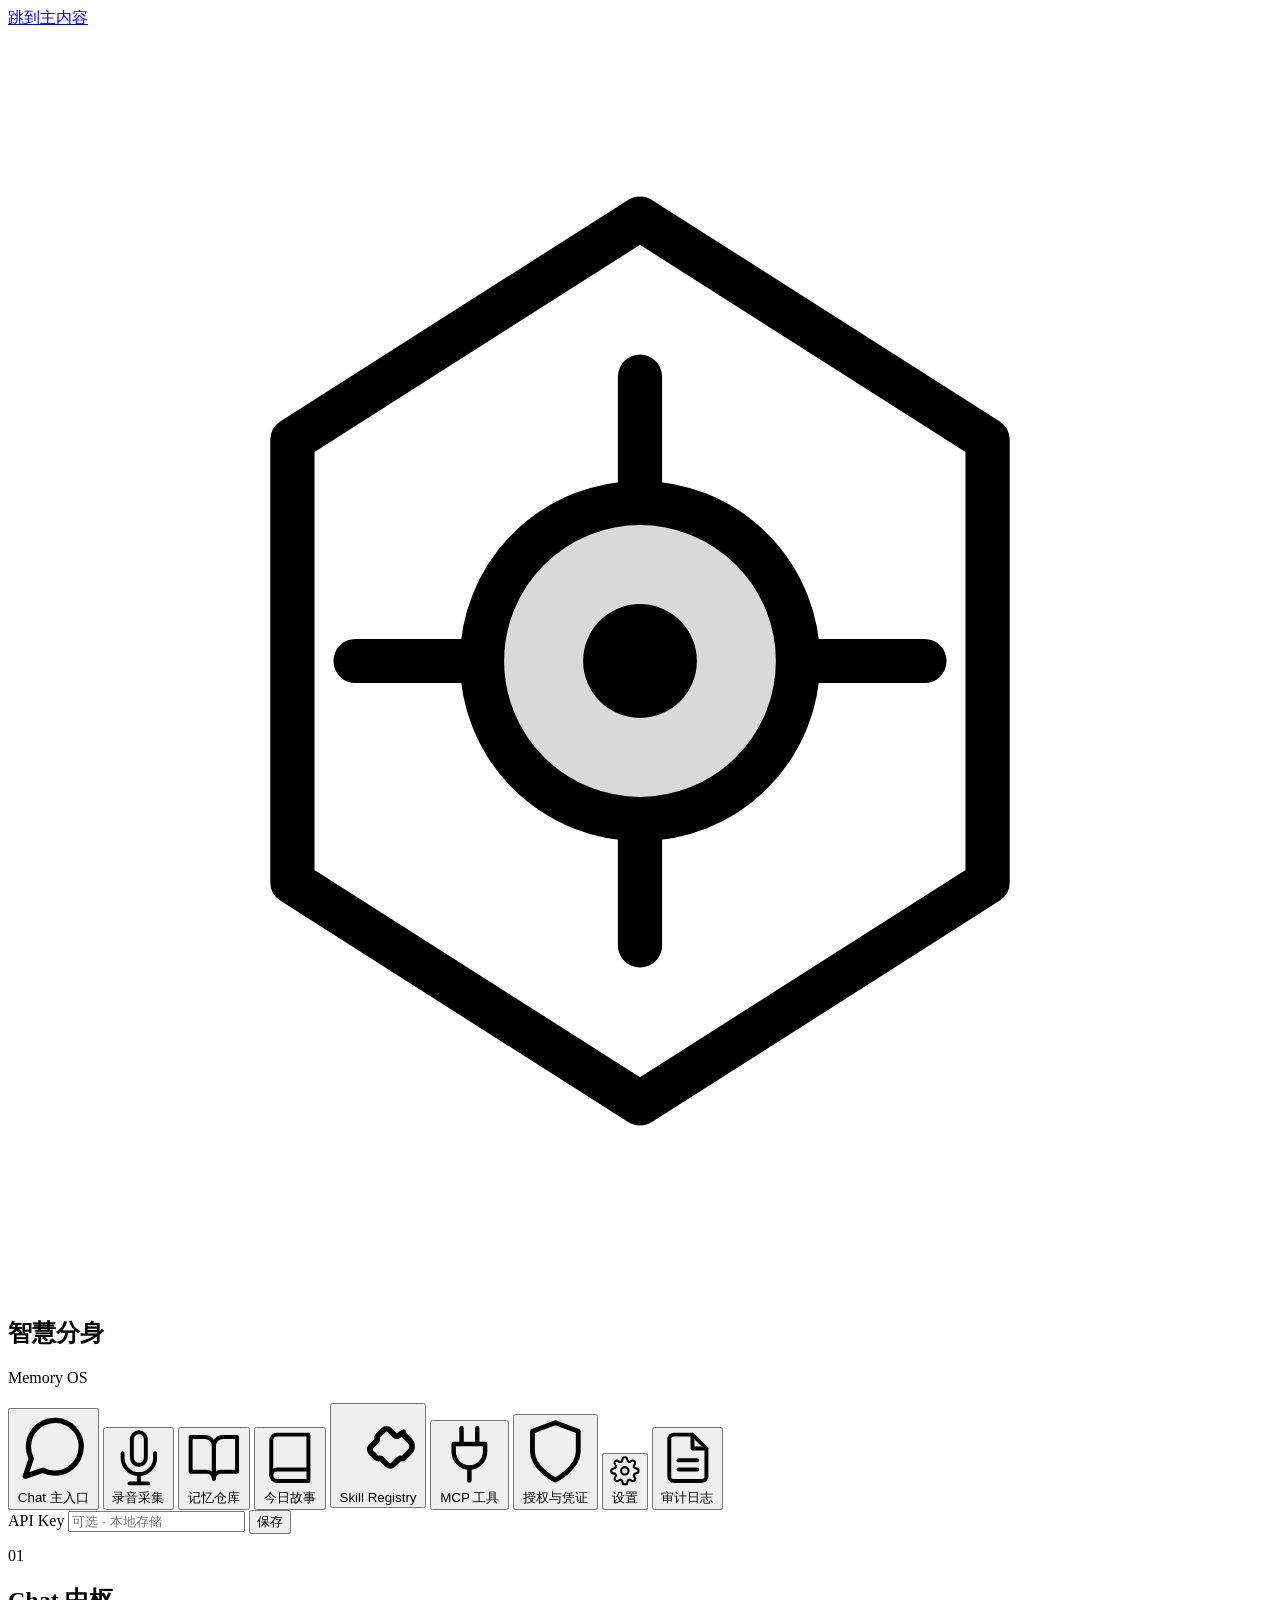
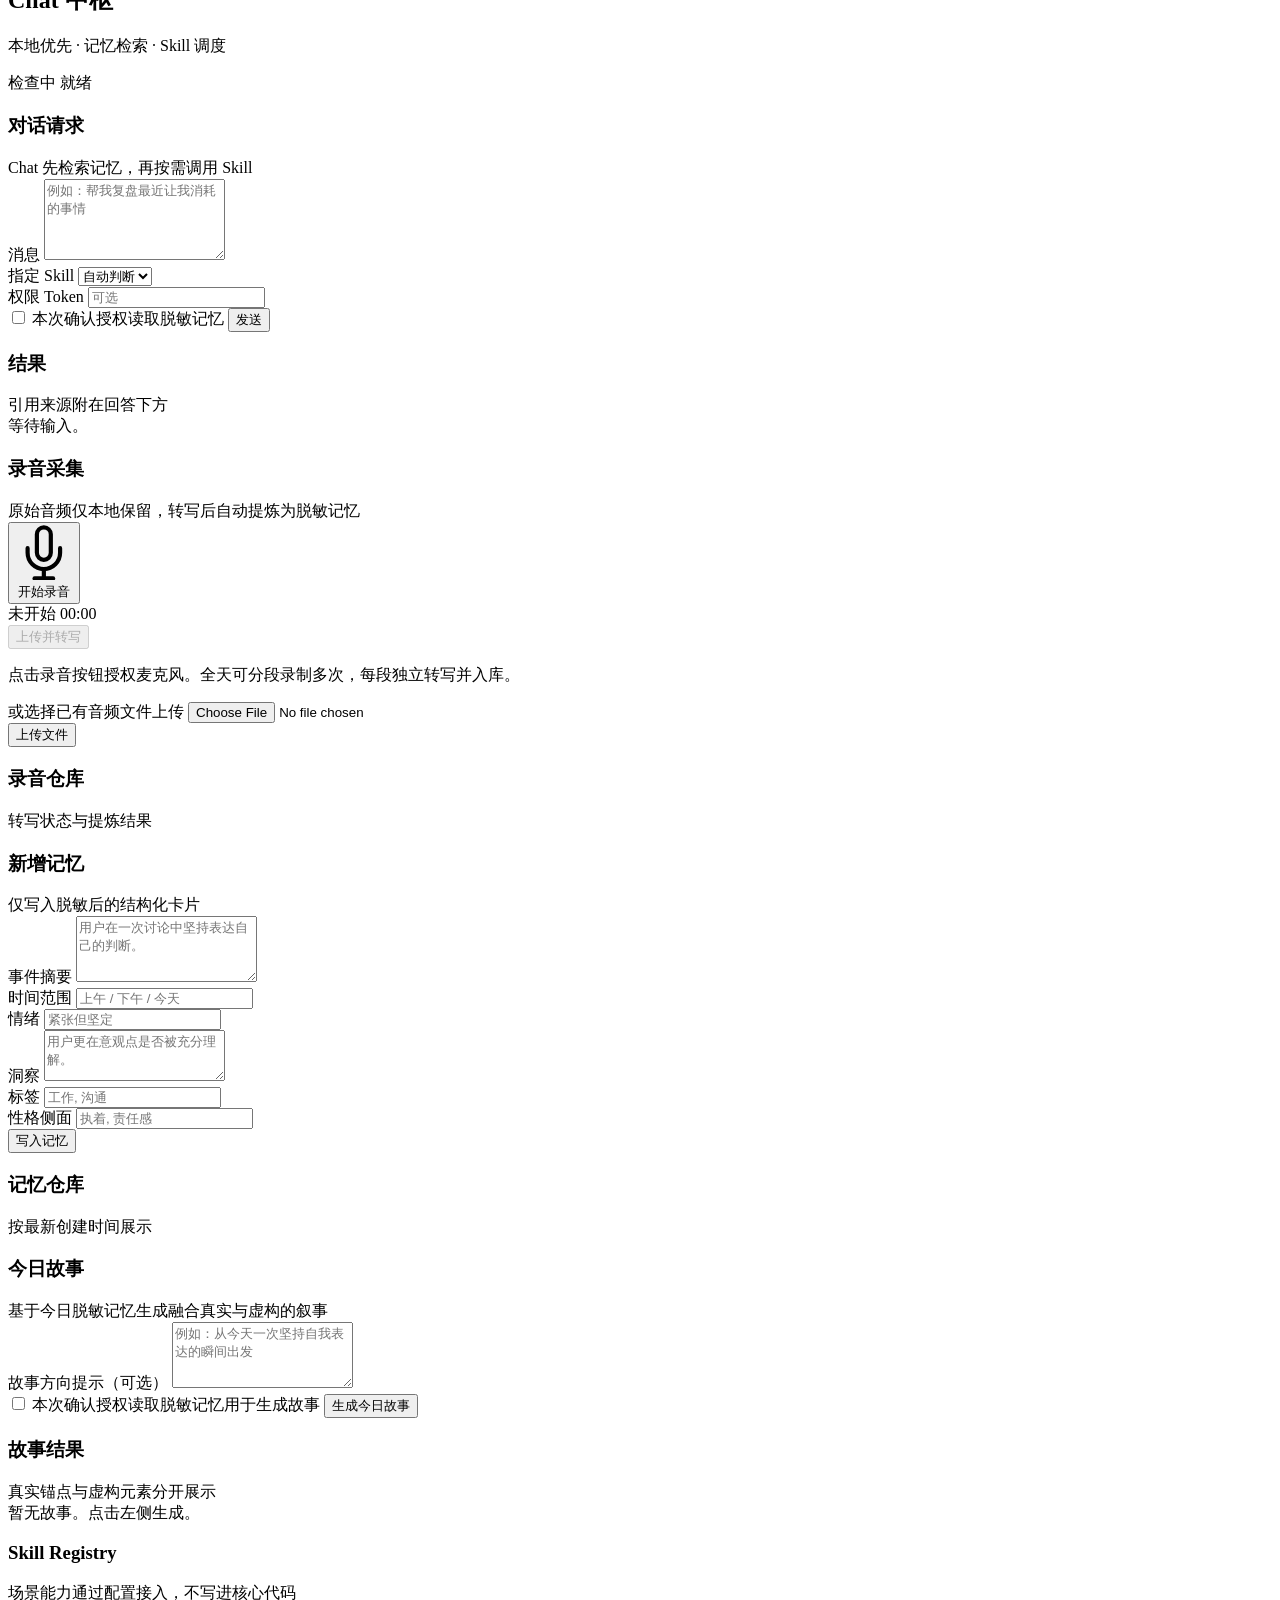
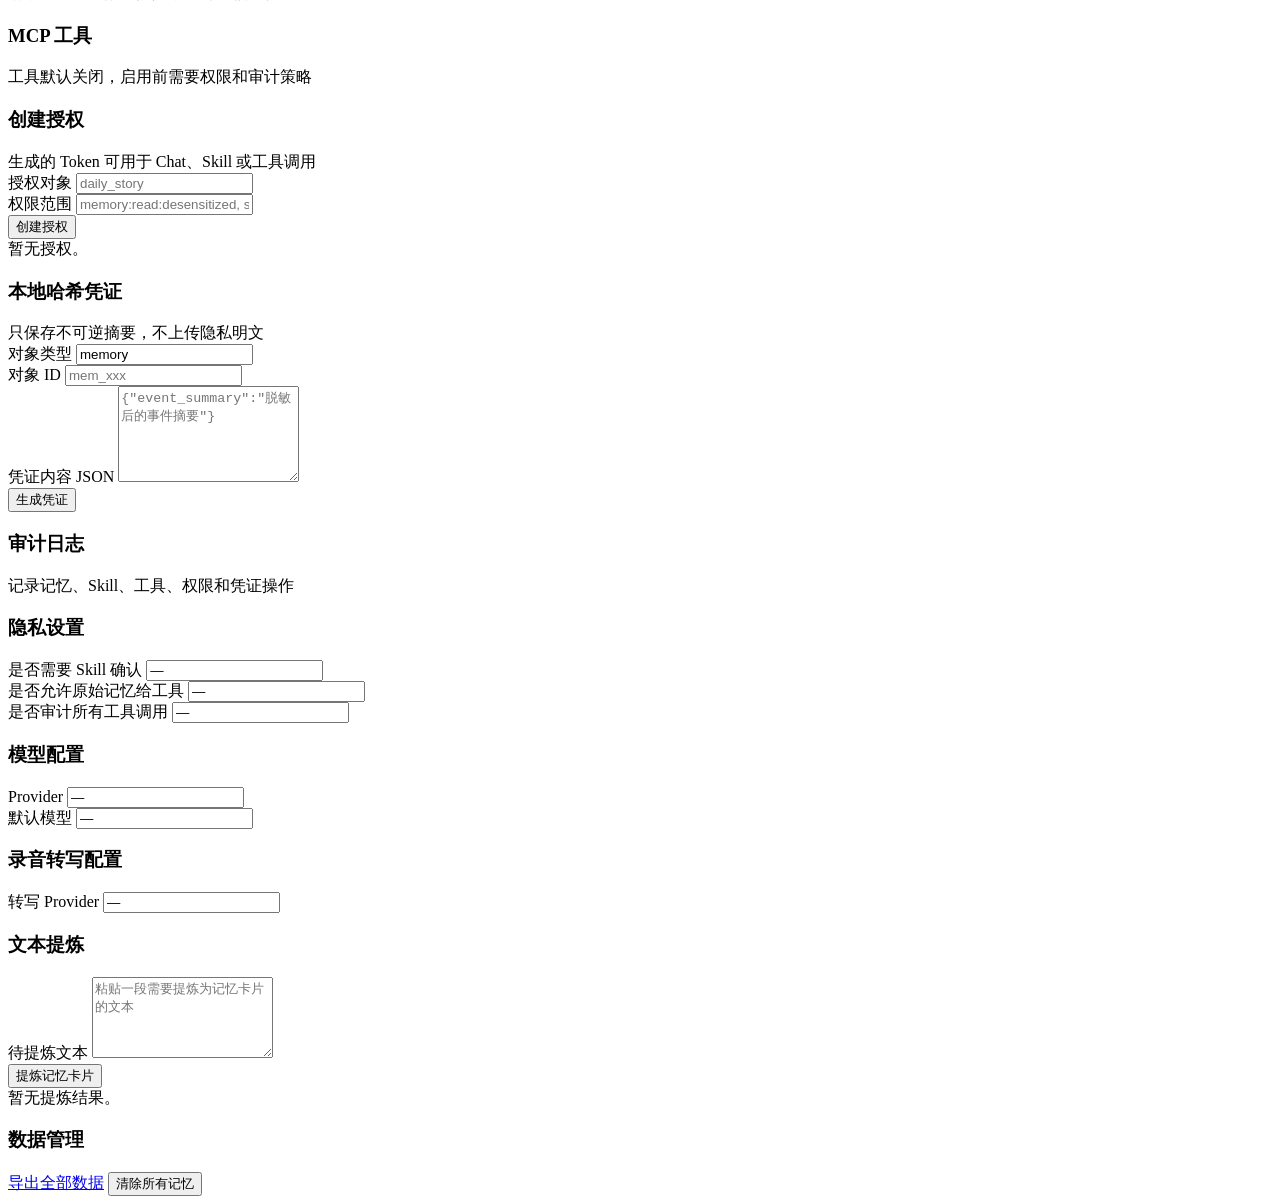
==== commit abbe6cc1: "feat: 商业化基础设施升级 + 移除前端登录注册 商业化升级（23项问题全部解决）: - JWT认证体系 + 多租户user_id隔离 - SQLite WAL + numpy向量检索 + 异步转" ====
--- a/web/index.html
+++ b/web/index.html
@@ -8,9 +8,17 @@
     <link rel="preconnect" href="https://fonts.gstatic.com" crossorigin>
     <link href="https://fonts.googleapis.com/css2?family=Noto+Sans+SC:wght@400;500;700&family=Noto+Serif+SC:wght@600;700;900&family=JetBrains+Mono:wght@400;500&display=swap" rel="stylesheet">
     <link rel="stylesheet" href="/static/styles.css" />
+    <style>
+      .nav-footer {
+        margin-top: auto;
+        padding-top: 12px;
+        border-top: 1px solid rgba(250,247,240,0.1);
+      }
+    </style>
   </head>
   <body>
     <a class="skip-link" href="#main">跳到主内容</a>
+
     <div class="app-shell">
       <!-- ===== 侧边栏 · 深墨 ===== -->
       <aside class="sidebar" aria-label="主导航">
@@ -75,6 +83,9 @@
             <input id="api-key" type="password" autocomplete="off" placeholder="可选 · 本地存储" />
             <button id="save-api-key" class="btn-mini" type="button">保存</button>
           </div>
+        </div>
+
+        <div class="nav-footer">
         </div>
       </aside>
 
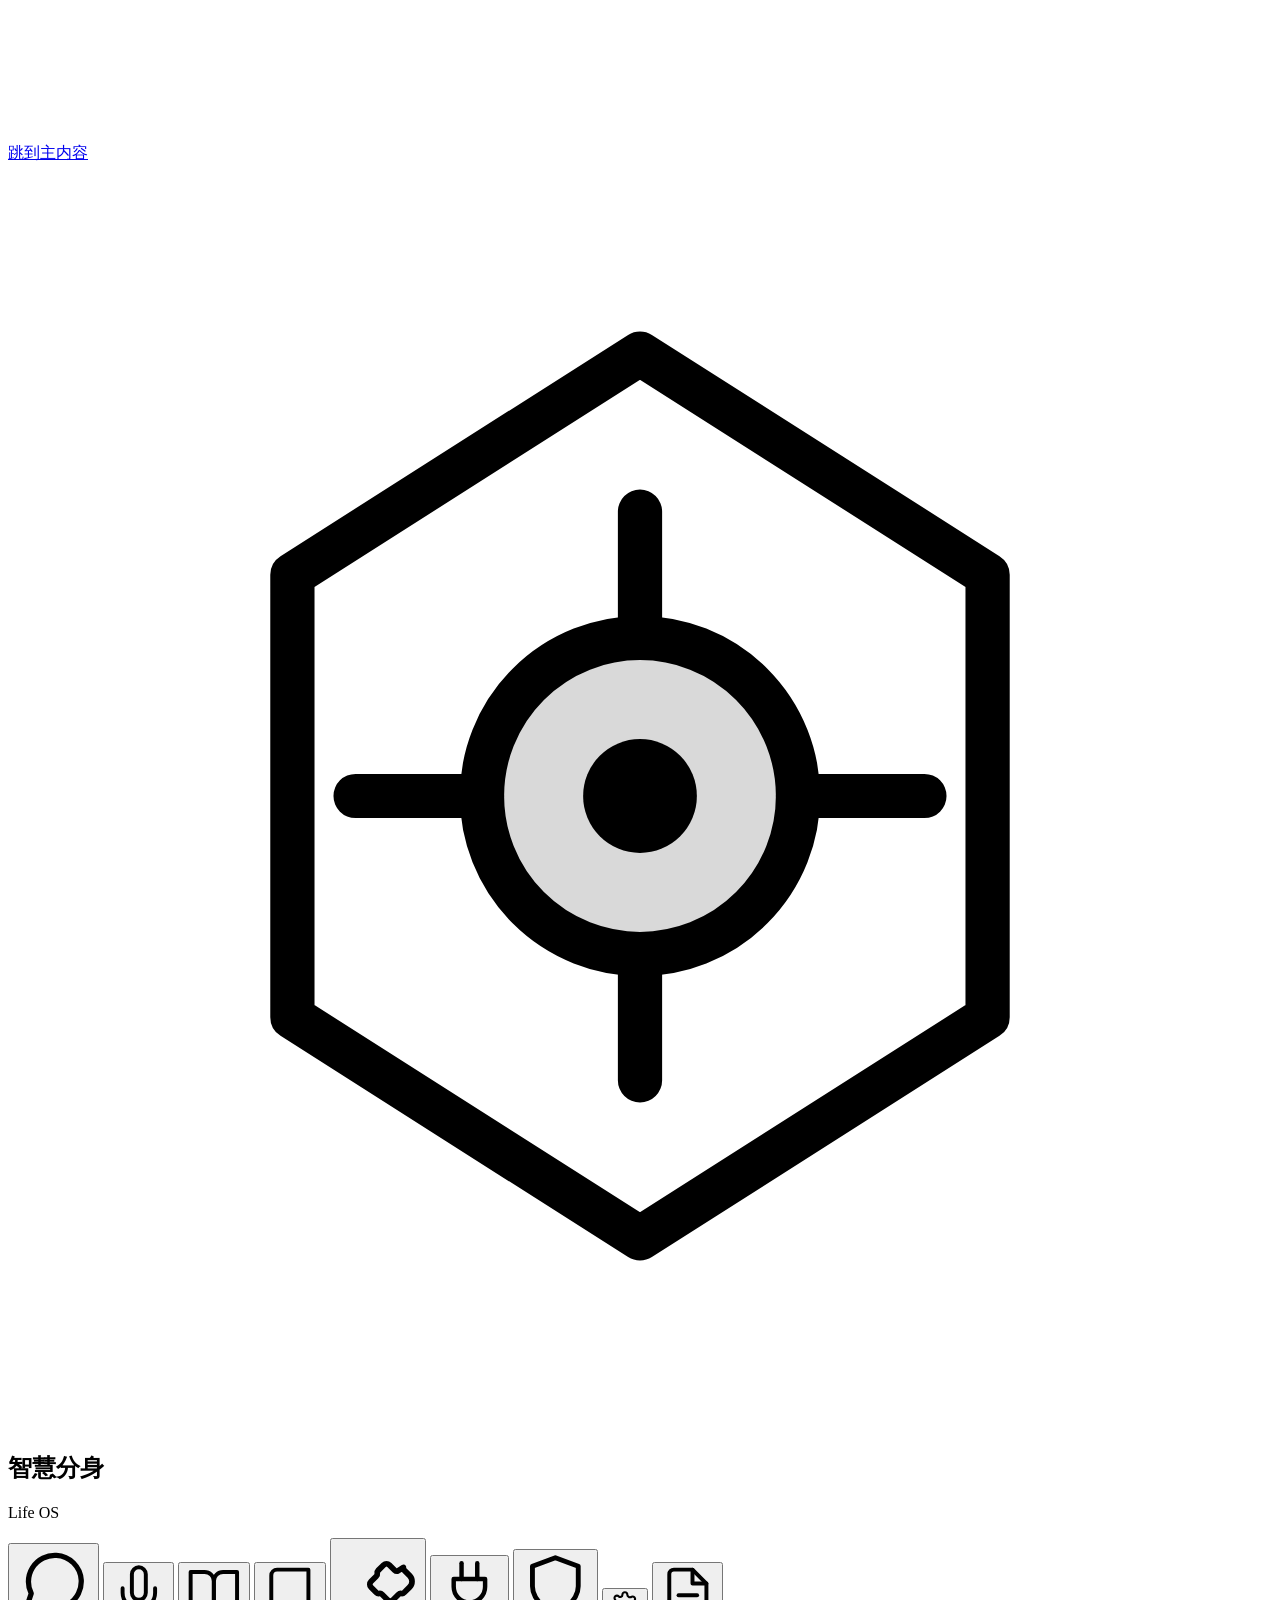
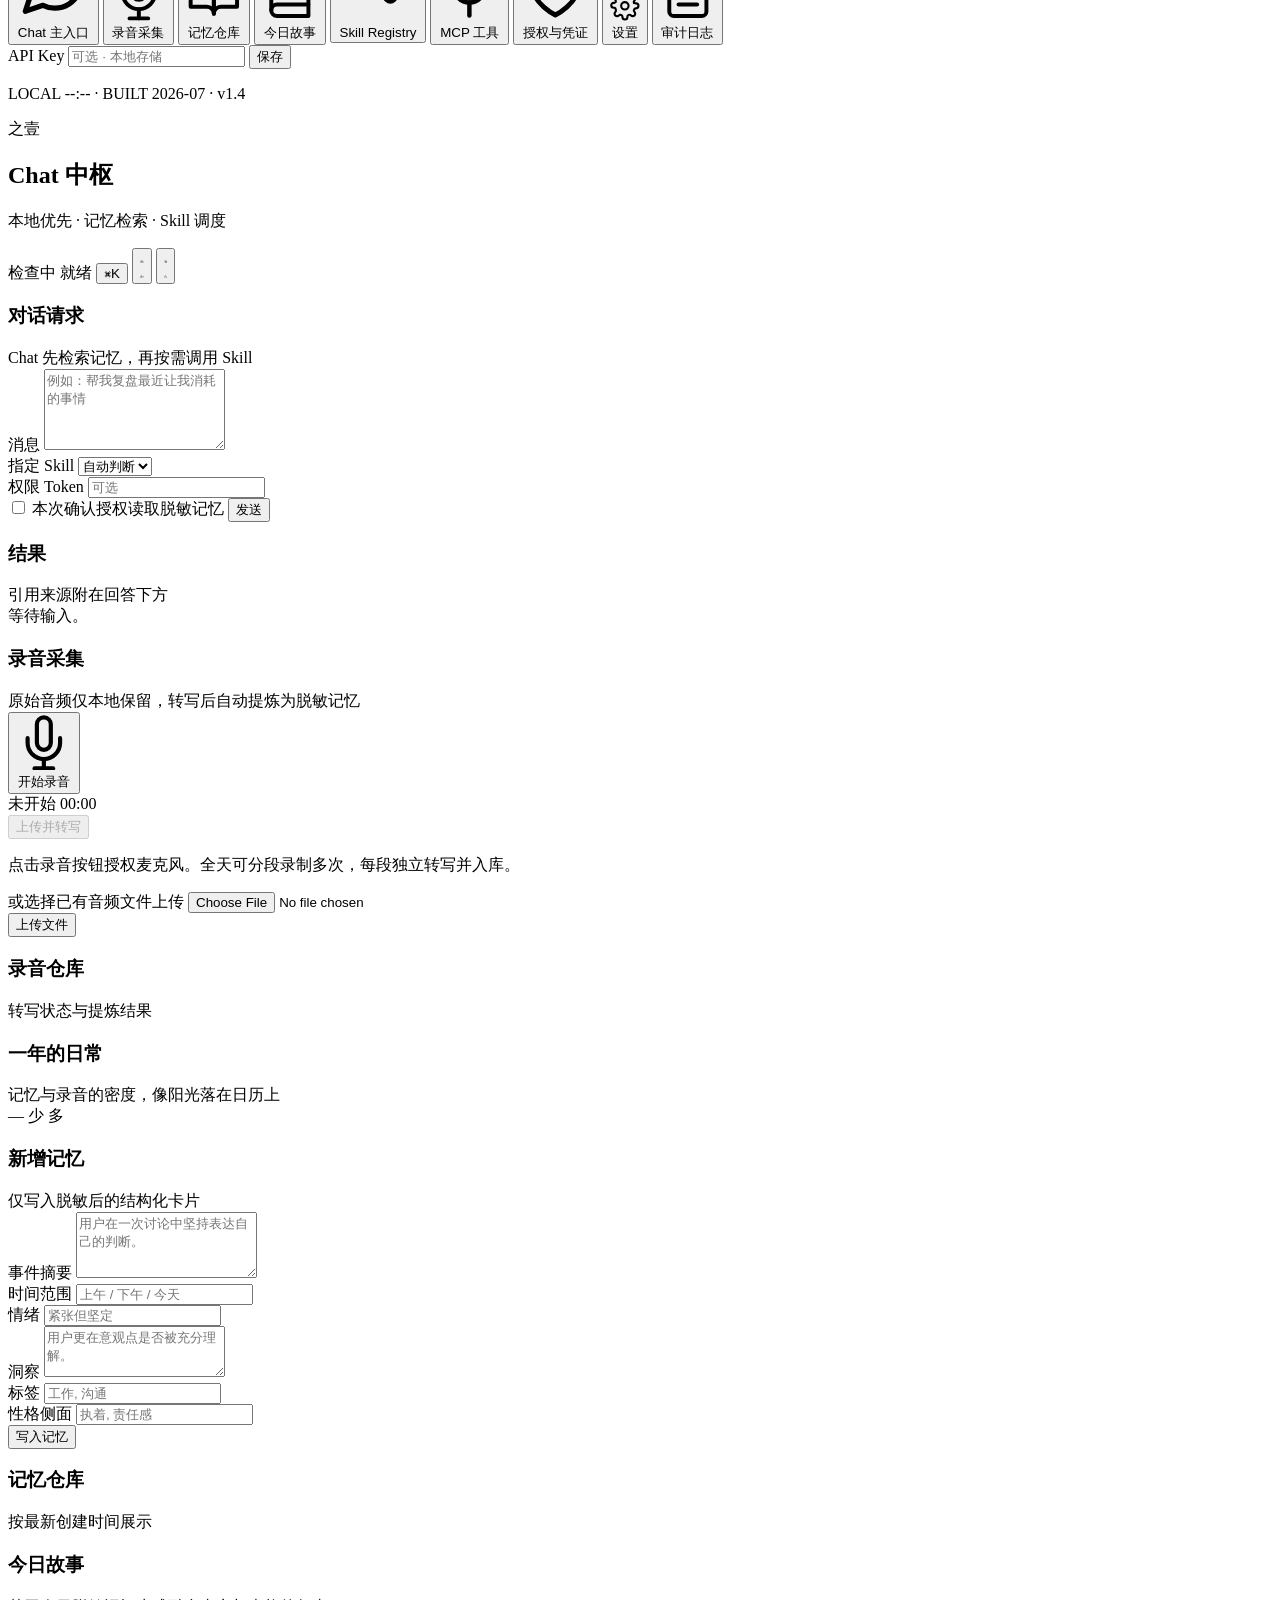
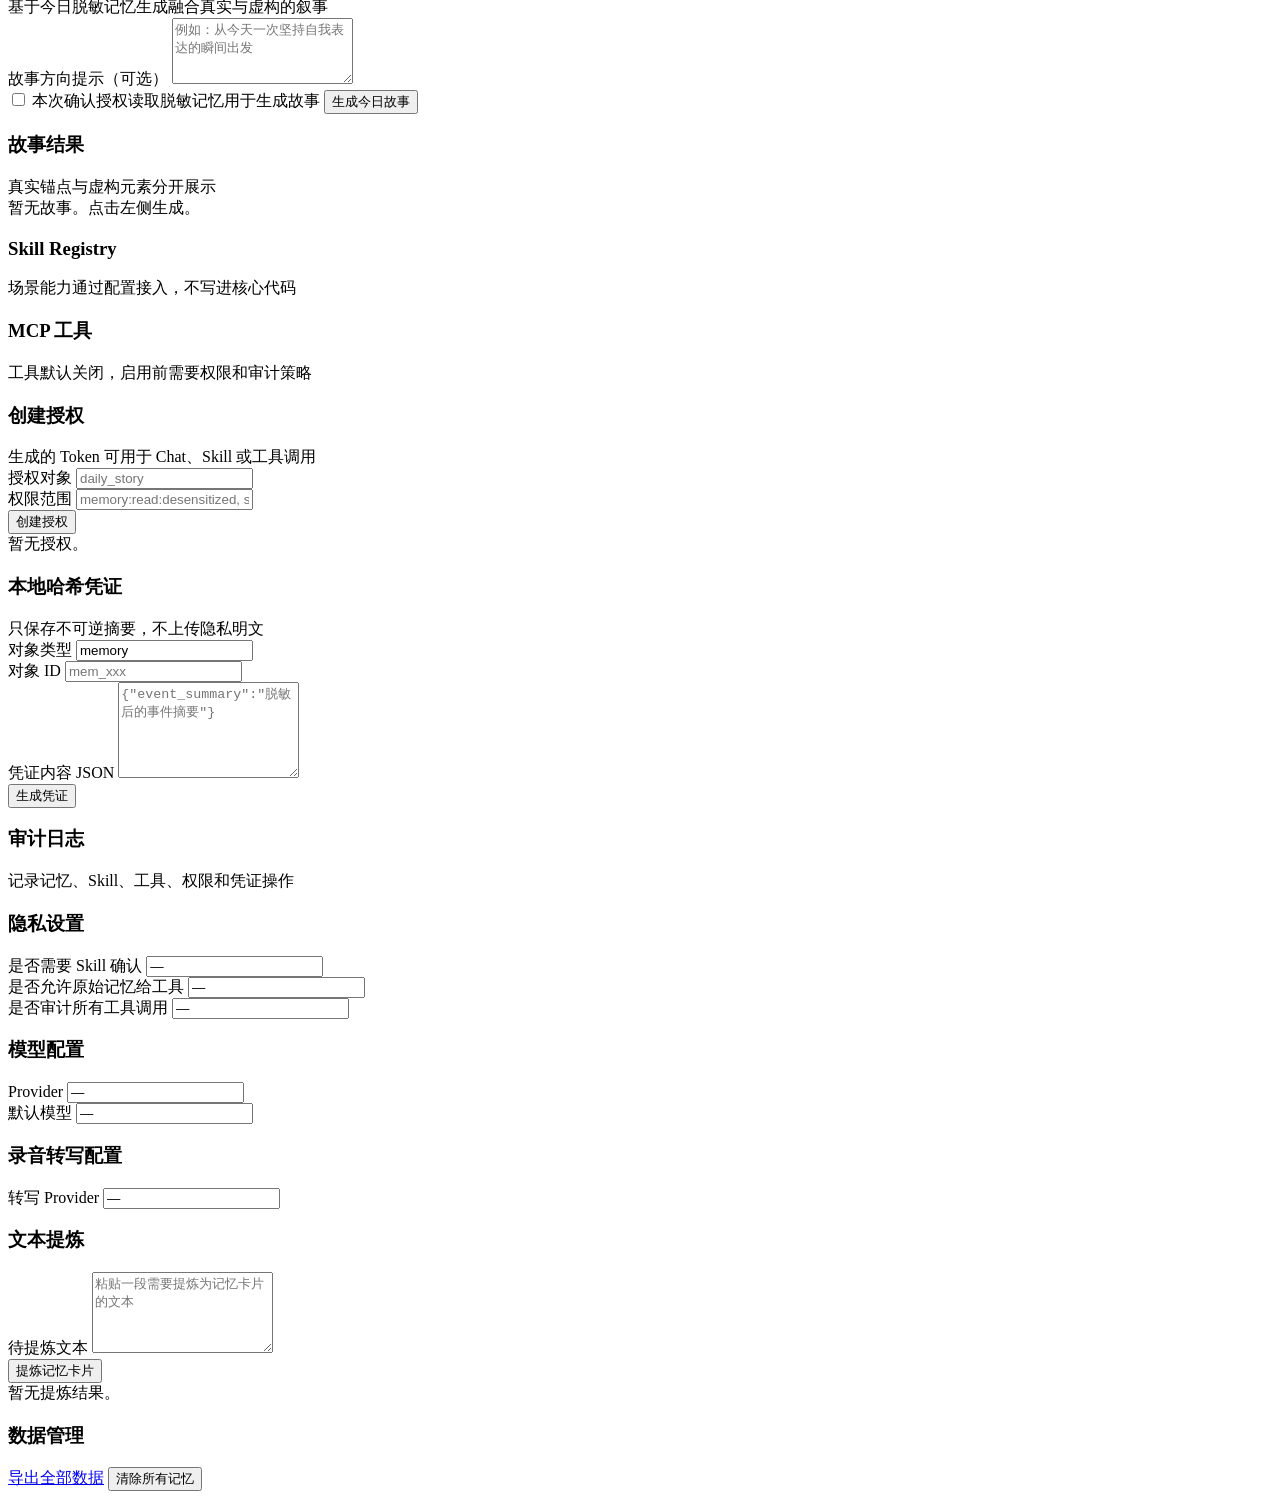
==== commit f7963962: "feat: Web 控制台 UI 改版——新视觉系统(tokens.css)、主题防闪烁、favicon Co-Authored-By: Claude <noreply@anthropic.com>" ====
--- a/web/index.html
+++ b/web/index.html
@@ -3,24 +3,39 @@
   <head>
     <meta charset="utf-8" />
     <meta name="viewport" content="width=device-width, initial-scale=1" />
-    <title>智慧分身 · Memory OS</title>
+    <title>智慧分身 · Life OS</title>
+    <script>
+      /* 主题:本地优先,避免闪烁 */
+      (function () {
+        try {
+          var saved = localStorage.getItem("smart-avatar-theme");
+          if (saved) {
+            document.documentElement.dataset.theme = saved;
+          } else if (window.matchMedia("(prefers-color-scheme: dark)").matches) {
+            document.documentElement.dataset.theme = "dark";
+          }
+        } catch (e) {}
+      })();
+    </script>
+    <link rel="icon" type="image/svg+xml" href="/static/favicon.svg" />
     <link rel="preconnect" href="https://fonts.googleapis.com">
     <link rel="preconnect" href="https://fonts.gstatic.com" crossorigin>
-    <link href="https://fonts.googleapis.com/css2?family=Noto+Sans+SC:wght@400;500;700&family=Noto+Serif+SC:wght@600;700;900&family=JetBrains+Mono:wght@400;500&display=swap" rel="stylesheet">
+    <link href="https://fonts.googleapis.com/css2?family=Instrument+Serif:ital@0;1&family=Manrope:wght@400;500;600;700&family=Noto+Serif+SC:wght@600;700;900&family=JetBrains+Mono:wght@400;500&display=swap" rel="stylesheet">
+    <link rel="stylesheet" href="/static/tokens.css" />
     <link rel="stylesheet" href="/static/styles.css" />
-    <style>
-      .nav-footer {
-        margin-top: auto;
-        padding-top: 12px;
-        border-top: 1px solid rgba(250,247,240,0.1);
-      }
-    </style>
   </head>
   <body>
     <a class="skip-link" href="#main">跳到主内容</a>
 
+    <!-- 午后阳光画布 · 躺在留白里 -->
+    <canvas id="sunlight" class="sunlight" aria-hidden="true"></canvas>
+    <!-- 胶片颗粒 -->
+    <div class="grain" aria-hidden="true"></div>
+    <!-- 软点光标 -->
+    <div id="cursor-dot" class="cursor-dot" aria-hidden="true" hidden></div>
+
     <div class="app-shell">
-      <!-- ===== 侧边栏 · 深墨 ===== -->
+      <!-- ===== 侧边栏 · 暖纸 ===== -->
       <aside class="sidebar" aria-label="主导航">
         <div class="brand">
           <div class="brand-glyph" aria-hidden="true">
@@ -33,7 +48,7 @@
           </div>
           <div class="brand-text">
             <h1>智慧分身</h1>
-            <p>Memory OS</p>
+            <p>Life OS</p>
           </div>
         </div>
 
@@ -56,7 +71,7 @@
             <span class="nav-label">今日故事</span>
           </button>
           <button class="nav-item" data-tab="skills" type="button">
-            <svg class="nav-icon" viewBox="0 0 24 24" fill="none" stroke="currentColor" stroke-width="1.7" stroke-linecap="round" stroke-linejoin="round" aria-hidden="true"><path d="M19.439 7.85c-.049.322.059.648.289.878l1.568 1.568c.47.47.706 1.085.706 1.698v.014c0 .613-.236 1.228-.706 1.698l-1.611 1.611a.984.984 0 0 1-.837.289c-.322-.049-.648.059-.878.289l-1.568 1.568c-.47.47-1.228.47-1.698 0l-1.568-1.568a1.001 1.001 0 0 0-.878-.289c-.322.049-.648-.059-.878-.289l-1.568-1.568c-.47-.47-.47-1.229 0-1.698l1.568-1.568c.23-.23.338-.556.289-.878-.049-.322.059-.648.289-.878l1.611-1.611c.47-.47 1.228-.47 1.698 0l1.568 1.568c.23.23.556.338.878.289z"/></svg>
+            <svg class="nav-icon" viewBox="0 0 24 24" fill="none" stroke="currentColor" stroke-width="1.7" stroke-linecap="round" stroke-linejoin="round" aria-hidden="true"><path d="M19.439 7.85c-.049.322.059.648.289.878l1.568 1.568c.47.47.706 1.085.706 1.698v.014c0 .613-.236 1.228-.706 1.698l-1.611 1.611a.984.984 0 0 1-.837.289c-.322-.049-.648.059-.878.289l-1.568 1.568c-.47.47-1.228.47-1.698 0l-1.568-1.568a1.001 1.001 0 0 0-.878-.289c-.322.049-.648-.059-.878-.289l-1.568-1.568c-.47-.47-.47-1.229 0-1.698l1.568-1.568c.23-.23.338-.556.289-.878c-.049-.322.059-.648.289-.878l1.611-1.611c.47-.47 1.228-.47 1.698 0l1.568 1.568c.23.23.556.338.878.289z"/></svg>
             <span class="nav-label">Skill Registry</span>
           </button>
           <button class="nav-item" data-tab="tools" type="button">
@@ -68,7 +83,7 @@
             <span class="nav-label">授权与凭证</span>
           </button>
           <button class="nav-item" data-tab="settings" type="button">
-            <svg class="nav-icon" viewBox="0 0 24 24" fill="none" stroke="currentColor" stroke-width="1.7" stroke-linecap="round" stroke-linejoin="round" aria-hidden="true"><circle cx="12" cy="12" r="3"/><path d="M19.4 15a1.65 1.65 0 0 0 .33 1.82l.06.06a2 2 0 0 1 0 2.83 2 2 0 0 1-2.83 0l-.06-.06a1.65 1.65 0 0 0-1.82-.33 1.65 1.65 0 0 0-1 1.51V21a2 2 0 0 1-2 2 2 2 0 0 1-2-2v-.09A1.65 1.65 0 0 0 9 19.4a1.65 1.65 0 0 0-1.82.33l-.06.06a2 2 0 0 1-2.83 0 2 2 0 0 1 0-2.83l.06-.06a1.65 1.65 0 0 0 .33-1.82 1.65 1.65 0 0 0-1.51-1H3a2 2 0 0 1-2-2 2 2 0 0 1 2-2h.09A1.65 1.65 0 0 0 4.6 9a1.65 1.65 0 0 0-.33-1.82l-.06-.06a2 2 0 0 1 0-2.83 2 2 0 0 1 2.83 0l.06.06a1.65 1.65 0 0 0 1.82.33H9a1.65 1.65 0 0 0 1-1.51V3a2 2 0 0 1 2-2 2 2 0 0 1 2 2v.09a1.65 1.65 0 0 0 1 1.51 1.65 1.65 0 0 0 1.82-.33l.06-.06a2 2 0 0 1 2.83 0 2 2 0 0 1 0 2.83l-.06.06a1.65 1.65 0 0 0-.33 1.82V9a1.65 1.65 0 0 0 1.51 1H21a2 2 0 0 1 2 2 2 2 0 0 1-2 2h-.09a1.65 1.65 0 0 0-1.51 1z"/></svg>
+            <svg class="nav-icon" viewBox="0 0 24 24" fill="none" stroke="currentColor" stroke-width="1.7" stroke-linecap="round" stroke-linejoin="round" aria-hidden="true"><circle cx="12" cy="12" r="3"/><path d="M19.4 15a1.65 1.65 0 0 0 .33 1.82l.06.06a2 2 0 0 1 0 2.83 2 2 0 0 1-2.83 0l-.06-.06a1.65 1.65 0 0 0-1.82-.33 1.65 1.65 0 0 0-1 1.51V21a2 2 0 0 1-2 2 2 2 0 0 1-2-2v-.09A1.65 1.65 0 0 0 9 19.4a1.65 1.65 0 0 0-1.82.33l-.06.06a2 2 0 0 1-2.83 0 2 2 0 0 1 0-2.83l.06-.06a1.65 1.65 0 0 0 .33-1.82 1.65 1.65 0 0 0-1-1.51H3a2 2 0 0 1-2-2 2 2 0 0 1 2-2h.09A1.65 1.65 0 0 0 4.6 9a1.65 1.65 0 0 0-.33-1.82l-.06-.06a2 2 0 0 1 0-2.83 2 2 0 0 1 2.83 0l.06.06a1.65 1.65 0 0 0 1.82.33H9a1.65 1.65 0 0 0 1-1.51V3a2 2 0 0 1 2-2 2 2 0 0 1 2 2v.09a1.65 1.65 0 0 0 1 1.51 1.65 1.65 0 0 0 1.82.33l.06.06a2 2 0 0 1 2.83 0 2 2 0 0 1 0 2.83l-.06.06a1.65 1.65 0 0 0-.33 1.82V9a1.65 1.65 0 0 0 1.51 1H21a2 2 0 0 1 2 2 2 2 0 0 1-2 2h-.09a1.65 1.65 0 0 0-1.51 1z"/></svg>
             <span class="nav-label">设置</span>
           </button>
           <button class="nav-item" data-tab="audit" type="button">
@@ -85,7 +100,9 @@
           </div>
         </div>
 
+        <!-- 黑客位之叁 · 页脚状态行 -->
         <div class="nav-footer">
+          <p class="status-line" id="status-line">LOCAL --:-- · BUILT 2026-07 · v1.4</p>
         </div>
       </aside>
 
@@ -93,7 +110,7 @@
       <main id="main" class="workspace">
         <header class="topbar">
           <div class="topbar-left">
-            <span class="topbar-index" id="view-index">01</span>
+            <span class="topbar-index" id="view-index">之壹</span>
             <div class="topbar-title-block">
               <h2 id="view-title">Chat 中枢</h2>
               <p class="topbar-sub" id="view-sub">本地优先 · 记忆检索 · Skill 调度</p>
@@ -102,6 +119,15 @@
           <div class="topbar-right">
             <span id="health-status" class="status-dot" data-state="pending">检查中</span>
             <span id="request-status" class="status-chip">就绪</span>
+            <button id="cmdk-open" class="icon-btn cmdk-kbd" type="button" aria-label="打开命令面板" title="命令面板 (⌘K)">⌘K</button>
+            <button id="sound-toggle" class="icon-btn" type="button" aria-label="切换音效" title="音效开关">
+              <svg class="icon-sound-on" viewBox="0 0 24 24" fill="none" stroke="currentColor" stroke-width="1.7" stroke-linecap="round" stroke-linejoin="round"><polygon points="11 5 6 9 2 9 2 15 6 15 11 19 11 5"/><path d="M15.54 8.46a5 5 0 0 1 0 7.07"/><path d="M19.07 4.93a10 10 0 0 1 0 14.14"/></svg>
+              <svg class="icon-sound-off" viewBox="0 0 24 24" fill="none" stroke="currentColor" stroke-width="1.7" stroke-linecap="round" stroke-linejoin="round" hidden><polygon points="11 5 6 9 2 9 2 15 6 15 11 19 11 5"/><line x1="23" y1="9" x2="17" y2="15"/><line x1="17" y1="9" x2="23" y2="15"/></svg>
+            </button>
+            <button id="theme-toggle" class="icon-btn" type="button" aria-label="切换主题" title="日间 / 夜晚台灯">
+              <svg class="icon-sun" viewBox="0 0 24 24" fill="none" stroke="currentColor" stroke-width="1.7" stroke-linecap="round" stroke-linejoin="round"><circle cx="12" cy="12" r="4"/><path d="M12 2v2M12 20v2M4.93 4.93l1.41 1.41M17.66 17.66l1.41 1.41M2 12h2M20 12h2M4.93 19.07l1.41-1.41M17.66 6.34l1.41-1.41"/></svg>
+              <svg class="icon-moon" viewBox="0 0 24 24" fill="none" stroke="currentColor" stroke-width="1.7" stroke-linecap="round" stroke-linejoin="round" hidden><path d="M21 12.79A9 9 0 1 1 11.21 3 7 7 0 0 0 21 12.79z"/></svg>
+            </button>
           </div>
         </header>
 
@@ -201,6 +227,25 @@
 
         <!-- ===== 记忆 ===== -->
         <section id="tab-memories" class="tab-panel" aria-labelledby="view-title">
+          <!-- 黑客位之贰 · 一年的日常 -->
+          <section class="card heatmap-card">
+            <div class="card-head">
+              <h3>一年的日常</h3>
+              <span class="card-hint">记忆与录音的密度，像阳光落在日历上</span>
+            </div>
+            <div class="heatmap-body">
+              <div id="heatmap" class="heatmap" role="img" aria-label="最近一年的记忆活动热力图"></div>
+              <div class="heatmap-foot">
+                <span class="heatmap-note" id="heatmap-note">—</span>
+                <span class="heatmap-legend" aria-hidden="true">
+                  <span class="heatmap-legend-label">少</span>
+                  <i data-level="0"></i><i data-level="1"></i><i data-level="2"></i><i data-level="3"></i><i data-level="4"></i>
+                  <span class="heatmap-legend-label">多</span>
+                </span>
+              </div>
+            </div>
+          </section>
+
           <div class="grid grid-2">
             <section class="card">
               <div class="card-head">
@@ -433,6 +478,33 @@
       </main>
     </div>
 
+    <!-- 黑客位之壹 · ⌘K 命令面板(全站唯一终端) -->
+    <div id="cmdk" class="cmdk" hidden>
+      <div class="cmdk-backdrop" data-cmdk-close></div>
+      <div class="cmdk-panel" role="dialog" aria-modal="true" aria-label="命令面板">
+        <div class="cmdk-input-row">
+          <svg viewBox="0 0 24 24" fill="none" stroke="currentColor" stroke-width="1.8" stroke-linecap="round" stroke-linejoin="round" aria-hidden="true"><circle cx="11" cy="11" r="7"/><line x1="21" y1="21" x2="16.5" y2="16.5"/></svg>
+          <input id="cmdk-input" type="text" placeholder="输入命令或搜索…" autocomplete="off" spellcheck="false" />
+          <kbd>ESC</kbd>
+        </div>
+        <ul id="cmdk-list" class="cmdk-list" role="listbox"></ul>
+        <div class="cmdk-foot">
+          <span>↑↓ 导航</span>
+          <span>↵ 执行</span>
+          <span class="cmdk-foot-right">LIFE OS</span>
+        </div>
+      </div>
+    </div>
+
+    <!-- 黑客位之肆 · 调试面板(按 ` 开合) -->
+    <div id="debug-panel" class="debug-panel" hidden>
+      <div class="debug-head">
+        <span>DEBUG</span>
+        <button id="debug-close" type="button" aria-label="关闭调试面板">×</button>
+      </div>
+      <pre id="debug-content">—</pre>
+    </div>
+
     <div id="toast" class="toast" role="status" aria-live="polite"></div>
     <script src="https://cdnjs.cloudflare.com/ajax/libs/gsap/3.12.5/gsap.min.js"></script>
     <script src="/static/app.js"></script>
